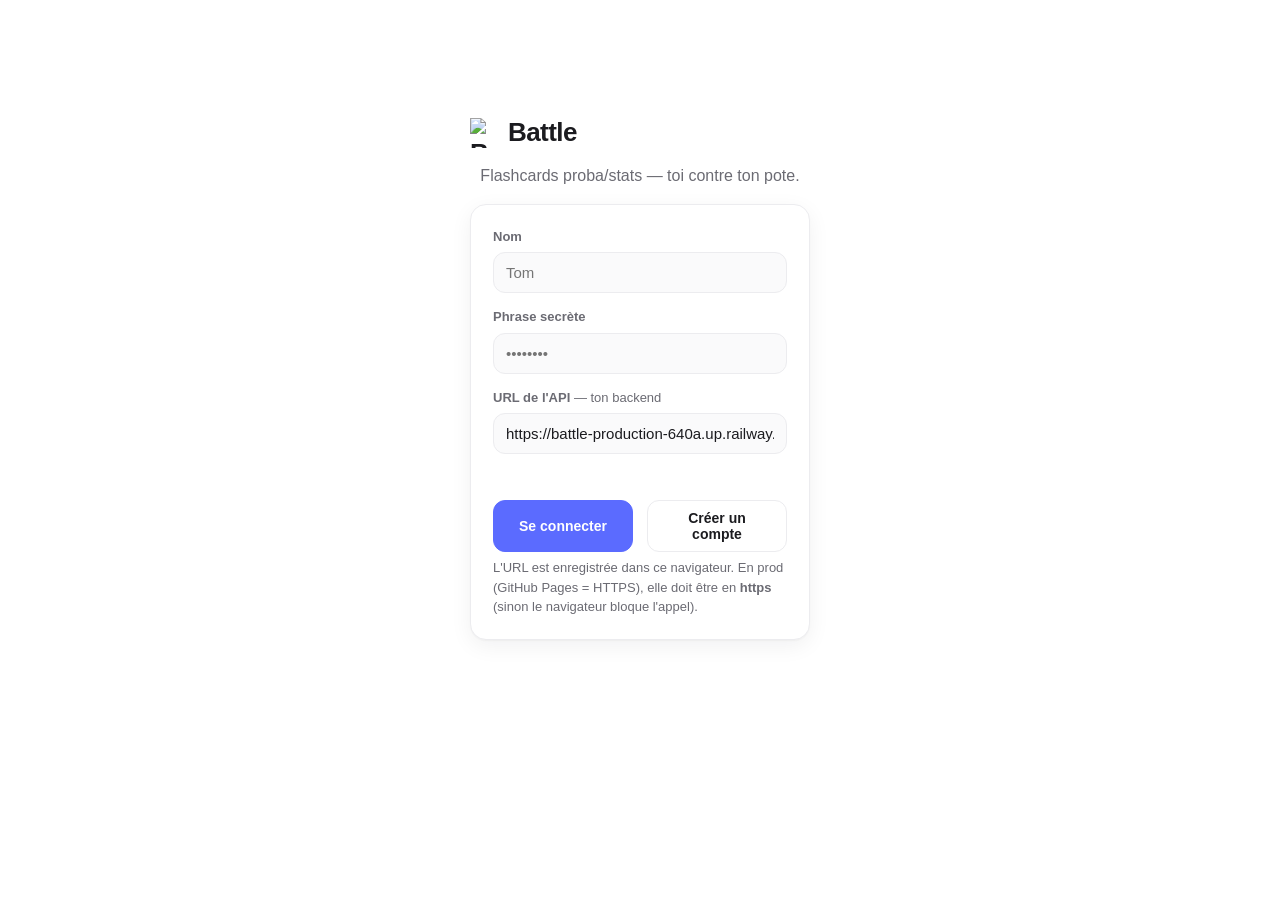
==== battle.html @ 2e5d5024 "Réviser/Duels : retrait du menu « Cours » redondant (= sélecteur de compétition du haut) Le cours es" ====
<!DOCTYPE html>
<html lang="fr">
<head>
<meta charset="utf-8">
<meta name="viewport" content="width=device-width, initial-scale=1">
<title>Battle — Flashcards</title>
<link rel="icon" href="data:image/svg+xml,%3Csvg%20xmlns%3D%27http%3A//www.w3.org/2000/svg%27%20viewBox%3D%270%200%2032%2032%27%20fill%3D%27none%27%20stroke%3D%27%230a66ff%27%20stroke-width%3D%272.6%27%20stroke-linecap%3D%27round%27%20stroke-linejoin%3D%27round%27%3E%3Cpath%20d%3D%27M7%2025%20L28%204%27/%3E%3Cpath%20d%3D%27M7.5%2018.5%20L13.5%2024.5%27/%3E%3Cpath%20d%3D%27M5%2023%20L9%2027%27/%3E%3Cpath%20d%3D%27M25%2025%20L4%204%27/%3E%3Cpath%20d%3D%27M18.5%2024.5%20L24.5%2018.5%27/%3E%3Cpath%20d%3D%27M23%2027%20L27%2023%27/%3E%3C/svg%3E">

<!-- Fond + style de cartes appliqués AVANT le rendu (anti-flash) ; défauts = Blanc + cartes blanches -->
<script>(function(){var e=document.documentElement;try{var bg=localStorage.getItem('battle_bg');if(['white','dark','purple','crystal','green'].indexOf(bg)<0)bg='white';var cd=localStorage.getItem('battle_cards')==='themed'?'themed':'white';e.setAttribute('data-bg',bg);e.setAttribute('data-cards',cd);}catch(err){e.setAttribute('data-bg','white');e.setAttribute('data-cards','white');}})();</script>

<!-- KaTeX (même rendu que le reste du site) -->
<link rel="stylesheet" href="https://cdnjs.cloudflare.com/ajax/libs/KaTeX/0.16.9/katex.min.css">
<script defer src="https://cdnjs.cloudflare.com/ajax/libs/KaTeX/0.16.9/katex.min.js"></script>
<script defer src="https://cdnjs.cloudflare.com/ajax/libs/KaTeX/0.16.9/contrib/auto-render.min.js"></script>

<style>
:root{
  /* constantes */
  --accent:#5b6bff; --link:#6b3fa0;
  --good:#1a8f5a; --good-soft:#e4f5ec;
  --bad:#d23b3b;  --bad-soft:#fbe9e9;
  --warn:#c9851f; --warn-soft:#fdf2e0;
  --accent-soft-page:rgba(91,107,255,.16);
  --radius:16px;
  /* PAGE (défaut = Blanc) */
  --page-text:#1b1b1f; --page-muted:#6b6b73; --veil:transparent;
  --chip-bg2:#fafafb; --chip-line:#ececef;
  --modal-bg:#ffffff; --modal-text:#1b1b1f; --modal-line:#ececef;
  /* CARTES (défaut = blanches opaques) */
  --panel:#ffffff; --panel-blur:0px;
  --ink:#1b1b1f; --muted:#6b6b73; --line:#ececef;
  --chip-bg:#fafafb; --btn-bg:#ffffff;
  --accent-soft:#e8f0ff; --track:#eef0f3; --track2:#c9ccd4;
  --shadow:0 1px 2px rgba(20,20,30,.04), 0 6px 22px rgba(20,20,30,.06);
}
/* ===== FOND (data-bg) : texte de page + voile + chips header + modale ===== */
html[data-bg="dark"]   { --page-text:#eef1f8; --page-muted:#aab2cc; --veil:rgba(8,8,18,.80);
                         --chip-bg2:rgba(255,255,255,.08); --chip-line:rgba(255,255,255,.16);
                         --modal-bg:#181a2b; --modal-text:#eaecf5; --modal-line:rgba(255,255,255,.12); }
html[data-bg="purple"] { --page-text:#1c1638; --page-muted:#4a4368; --veil:rgba(250,248,255,.42);
                         --chip-bg2:rgba(255,255,255,.55); --chip-line:rgba(20,20,40,.14); }
html[data-bg="crystal"]{ --page-text:#0f2330; --page-muted:#39556a; --veil:rgba(248,252,255,.48);
                         --chip-bg2:rgba(255,255,255,.58); --chip-line:rgba(20,40,60,.14); }
html[data-bg="green"]  { --page-text:#102a1c; --page-muted:#37563f; --veil:rgba(248,255,250,.44);
                         --chip-bg2:rgba(255,255,255,.55); --chip-line:rgba(20,40,30,.14); }
/* image de fond */
html[data-bg="dark"]    body{ background:#0a0a14 url('battle-assets/bg/bg-dark.jpg')    center/cover fixed no-repeat; }
html[data-bg="purple"]  body{ background:#d9c8ef url('battle-assets/bg/bg-purple.jpg')  center/cover fixed no-repeat; }
html[data-bg="crystal"] body{ background:#dfeaf2 url('battle-assets/bg/bg-crystal.jpg') center/cover fixed no-repeat; }
html[data-bg="green"]   body{ background:#cfe9d6 url('battle-assets/bg/bg-green.jpg')   center/cover fixed no-repeat; }
html:not([data-bg="white"]) body::before{
  content:"";position:fixed;inset:0;z-index:-1;pointer-events:none;background:var(--veil);
}
/* ===== CARTES (data-cards × data-bg) ===== */
html[data-cards="themed"][data-bg="dark"]{
  --panel:rgba(18,20,38,.72); --panel-blur:6px;
  --ink:#eaecf5; --muted:#a6acc4; --line:rgba(255,255,255,.10);
  --chip-bg:rgba(255,255,255,.07); --btn-bg:rgba(255,255,255,.09);
  --accent-soft:rgba(91,107,255,.22); --track:rgba(255,255,255,.14); --track2:rgba(255,255,255,.30);
  --shadow:0 1px 2px rgba(0,0,0,.35), 0 10px 34px rgba(0,0,0,.42);
}
html[data-cards="themed"][data-bg="purple"],
html[data-cards="themed"][data-bg="crystal"],
html[data-cards="themed"][data-bg="green"]{
  --panel:rgba(255,255,255,.62); --panel-blur:6px;
  --ink:#1b1b22; --muted:#586070; --line:rgba(20,20,45,.12);
  --chip-bg:rgba(255,255,255,.62); --btn-bg:rgba(255,255,255,.74);
  --accent-soft:rgba(91,107,255,.14); --track:rgba(20,20,45,.10); --track2:rgba(20,20,45,.24);
  --shadow:0 1px 2px rgba(20,20,40,.06), 0 8px 26px rgba(20,20,40,.12);
}
*{box-sizing:border-box}
html,body{margin:0;padding:0}
body{
  font-family:-apple-system,BlinkMacSystemFont,"Segoe UI",Roboto,Helvetica,Arial,sans-serif;
  color:var(--page-text); background:#ffffff;
  line-height:1.5; -webkit-font-smoothing:antialiased;
}
a{color:var(--link);text-decoration:none}
a:hover{text-decoration:underline}
button{font-family:inherit;cursor:pointer}
.wrap{max-width:920px;margin:0 auto;padding:24px 20px 80px}
.muted{color:var(--muted)}
.small{font-size:13px}
.hidden{display:none !important}

/* ---------- Header ---------- */
header.bar{
  display:flex;align-items:center;gap:14px;flex-wrap:wrap;
  padding-bottom:18px;border-bottom:1px solid var(--chip-line);margin-bottom:22px;
}
header.bar h1{font-size:22px;margin:0;letter-spacing:-.02em}
.spacer{flex:1}
.chip{
  display:inline-flex;align-items:center;gap:6px;
  background:var(--chip-bg2);backdrop-filter:blur(7px);-webkit-backdrop-filter:blur(7px);
  border:1px solid var(--chip-line);color:var(--page-text);
  border-radius:999px;padding:6px 12px;font-size:14px;font-weight:600;
}
.chip .lab{color:var(--muted);font-weight:500}
.btn{
  border:1px solid var(--line);background:var(--btn-bg);border-radius:12px;
  padding:9px 14px;font-size:14px;font-weight:600;color:var(--ink);
  transition:.12s ease;
}
.btn:hover{border-color:var(--accent);background:var(--chip-bg)}
.btn.primary{background:var(--accent);border-color:var(--accent);color:#fff}
.btn.primary:hover{filter:brightness(1.08)}
.btn.ghost{background:transparent;border-color:transparent;color:var(--muted)}
.btn.ghost:hover{background:var(--chip-bg);color:var(--ink)}
header.bar .btn.ghost{color:var(--page-muted)}
header.bar .btn.ghost:hover{background:var(--chip-bg2);color:var(--page-text)}
.btn:disabled{opacity:.45;cursor:not-allowed}
.btn.sm{padding:6px 10px;font-size:13px;border-radius:10px}

/* ---------- Tabs ---------- */
.course-switch{display:inline-flex;gap:4px;padding:4px;margin:0 0 14px;border-radius:13px;
  background:var(--chip-bg2);border:1px solid var(--line)}
.course-switch button{border:none;background:transparent;border-radius:9px;cursor:pointer;
  padding:8px 18px;font-size:14.5px;font-weight:700;color:var(--page-muted);display:inline-flex;align-items:center;gap:7px}
.course-switch button:hover{color:var(--page-text)}
.course-switch button.active{background:var(--accent);color:#fff;box-shadow:0 1px 6px rgba(0,0,0,.18)}
.course-switch .cs-xp{font-size:12px;font-weight:600;opacity:.85}
nav.tabs{display:flex;gap:4px;flex-wrap:wrap;margin-bottom:22px}
nav.tabs button{
  border:none;background:transparent;border-radius:10px;
  padding:8px 14px;font-size:14.5px;font-weight:600;color:var(--page-muted);
}
nav.tabs button:hover{background:var(--chip-bg2);color:var(--page-text)}
nav.tabs button.active{background:var(--accent-soft-page);color:var(--accent)}
.badge{
  display:inline-block;min-width:18px;height:18px;line-height:18px;text-align:center;
  background:var(--bad);color:#fff;border-radius:999px;font-size:11px;font-weight:700;
  padding:0 5px;margin-left:6px;vertical-align:middle;
}

/* ---------- Cards / panels ---------- */
.card{
  background:var(--panel);backdrop-filter:blur(var(--panel-blur));-webkit-backdrop-filter:blur(var(--panel-blur));border:1px solid var(--line);border-radius:var(--radius);
  box-shadow:var(--shadow);padding:22px;margin-bottom:18px;color:var(--ink);
}
.card h2{margin:0 0 4px;font-size:17px;letter-spacing:-.01em}
.card h2 + .sub{margin:0 0 16px;color:var(--muted);font-size:13.5px}
.row{display:flex;gap:14px;flex-wrap:wrap}
.grow{flex:1;min-width:0}

/* math content */
.tex{white-space:pre-wrap;word-wrap:break-word}
.tex.lg{font-size:17px}

/* ---------- Versus (dashboard) ---------- */
/* grille de joueurs (tous inclus) : s'adapte au nombre de joueurs */
.versus{display:grid;grid-template-columns:repeat(auto-fit,minmax(208px,1fr));gap:12px;margin-top:4px}
.player{position:relative;padding:16px;border-radius:14px;background:var(--panel);border:1px solid var(--line)}
.player.me{background:var(--accent-soft);border-color:#d4e3ff}
.player.top1{border-color:#e3b341;box-shadow:0 0 0 1px #e3b34155 inset}
.player .name{font-weight:700;font-size:15px;margin-bottom:6px;display:flex;align-items:center;gap:6px;padding-right:34px}
.player .xp{font-size:30px;font-weight:800;letter-spacing:-.03em;line-height:1}
.player .meta{margin-top:6px;color:var(--muted);font-size:13px}
.player-pos{position:absolute;top:13px;right:14px;font-weight:800;font-size:13px;color:var(--muted)}
.player.top1 .player-pos{color:#d8a200}
.player-pos.medal{font-size:16px}
.versus-empty{padding:16px;border-radius:14px;border:1px dashed var(--line);color:var(--muted);
  display:flex;align-items:center;justify-content:center;text-align:center;font-size:13.5px}
.token-hint{margin-top:14px;font-size:13.5px;color:var(--muted)}

/* feed */
.feed{list-style:none;margin:0;padding:0}
.feed li{padding:10px 0;border-bottom:1px solid var(--line);font-size:14px;display:flex;justify-content:space-between;gap:12px}
.feed li:last-child{border-bottom:none}
.feed time{color:var(--muted);font-size:12px;white-space:nowrap}

/* selectors */
label.fld{display:block;font-size:13px;font-weight:600;color:var(--muted);margin:0 0 6px}
select,input[type=text],input[type=password],textarea{
  width:100%;font-family:inherit;font-size:15px;color:var(--ink);
  border:1px solid var(--line);border-radius:12px;padding:11px 12px;background:var(--chip-bg);
}
textarea{min-height:150px;resize:vertical;line-height:1.55}
select:focus,input:focus,textarea:focus{outline:none;border-color:var(--accent);box-shadow:0 0 0 3px var(--accent-soft)}
.checks{display:flex;flex-wrap:wrap;gap:8px}
.checks label{
  display:inline-flex;align-items:center;gap:7px;border:1px solid var(--line);
  border-radius:10px;padding:7px 11px;font-size:13.5px;cursor:pointer;background:var(--chip-bg);
}
/* couleur de progression du chip (où j'en suis dans ce chapitre/série) */
.checks label.pg-started{background:rgba(229,72,77,.14);border-color:rgba(229,72,77,.5)}
.checks label.pg-progress{background:rgba(245,158,11,.17);border-color:rgba(245,158,11,.55)}
.checks label.pg-done{background:rgba(22,163,74,.18);border-color:rgba(22,163,74,.6)}
/* sélection = anneau accent (laisse voir la couleur de progression : fond ET bordure) */
.checks label:has(input:checked){box-shadow:inset 0 0 0 2px var(--accent);font-weight:600}
.checks input{accent-color:var(--accent)}
/* légende des couleurs de progression */
.cat-legend{display:flex;flex-wrap:wrap;gap:13px;margin:0 0 12px;font-size:12px;color:var(--muted)}
.cat-legend span{display:inline-flex;align-items:center;gap:5px}
.cat-legend i{width:11px;height:11px;border-radius:3px;display:inline-block;border:1px solid var(--line)}
.cat-legend .lg-none{background:var(--chip-bg)}
.cat-legend .lg-started{background:rgba(229,72,77,.6);border-color:rgba(229,72,77,.7)}
.cat-legend .lg-progress{background:rgba(245,158,11,.62);border-color:rgba(245,158,11,.72)}
.cat-legend .lg-done{background:rgba(22,163,74,.7);border-color:rgba(22,163,74,.8)}
/* groupes de catégories (Réviser) : Chapitres / Séries triés */
.cat-groups{display:flex;flex-direction:column;gap:6px}
.cat-group-head{display:flex;justify-content:space-between;align-items:baseline;gap:10px;margin:10px 0 1px;
  font-size:12px;font-weight:700;letter-spacing:.04em;text-transform:uppercase;color:var(--muted)}
.cat-group-head:first-child{margin-top:0}
.cat-links{font-weight:600;text-transform:none;letter-spacing:0;font-size:12.5px}
.cat-links a{color:var(--accent)}
/* Reprendre une session + option "pas encore sûres" */
.rv-resume{display:flex;flex-direction:column;gap:8px;margin:4px 0 16px}
.rv-resume-row{display:flex;align-items:center;gap:10px;justify-content:space-between;
  border:1px solid var(--accent);background:var(--accent-soft);border-radius:12px;padding:10px 12px}
.rv-resume-row .rr-info{font-size:13.5px;line-height:1.35}
.rv-resume-row .rr-info b{color:var(--accent)}
.rv-resume-row .rr-sub{color:var(--muted);font-size:12px}
.rv-resume-row .rr-actions{display:flex;gap:6px;flex-shrink:0;align-items:center}
.rv-resume-row.orange{border-color:#f5a524;background:rgba(245,165,36,.14)}
.rv-resume-row.orange .rr-info b{color:#b26a00}
.rv-resume-row.orange .btn.primary{background:#f3920c;border-color:#f3920c}
.rv-resume-row.orange .rr-count{font-weight:800;color:#b26a00}
.rv-resume-row.teal{border-color:#14b8a6;background:rgba(20,184,166,.14)}
.rv-resume-row.teal .rr-info b{color:#0f766e}
.rv-resume-row.teal .btn.primary{background:#0d9488;border-color:#0d9488}
.rv-resume-row.teal .rr-count{font-weight:800;color:#0f766e}
.rv-resume-row.loop{border-color:#8b5cf6;background:rgba(139,92,246,.14)}
.rv-resume-row.loop .rr-info b{color:#6d28d9}
.rv-resume-row.loop .btn.primary{background:#7c3aed;border-color:#7c3aed}
.rv-resume-row.loop .rr-count{font-weight:800;color:#6d28d9}
.rv-resume-drop{border:none;background:transparent;color:var(--muted);cursor:pointer;font-size:16px;line-height:1;padding:4px}
.rv-resume-drop:hover{color:#e5484d}
.rv-check{display:flex;align-items:flex-start;gap:9px;font-size:13.5px;cursor:pointer;line-height:1.4}
.rv-check input{margin-top:2px;accent-color:var(--accent)}

/* review card */
.flash{min-height:120px}
.kindtag{display:inline-block;font-size:11.5px;font-weight:700;text-transform:uppercase;letter-spacing:.04em;
  color:var(--muted);background:var(--panel);border:1px solid var(--line);border-radius:999px;padding:3px 9px}
.answer-reveal{margin-top:16px;padding-top:16px;border-top:1px dashed var(--line)}
.conf-row{display:flex;gap:8px;flex-wrap:wrap;margin-top:18px}
.conf{flex:1;min-width:120px;border-radius:12px;border:1px solid var(--line);background:var(--chip-bg);padding:12px 10px;text-align:center;font-weight:700;transition:.12s}
.conf .k{display:block;font-size:11px;color:var(--muted);font-weight:600;margin-bottom:2px}
.conf.unknown:hover{border-color:var(--line);background:var(--chip-bg)}
.conf.c60{color:var(--warn)} .conf.c60:hover{background:var(--warn-soft);border-color:#f0d9a8}
.conf.c80{color:var(--accent)} .conf.c80:hover{background:var(--accent-soft);border-color:#cfe0ff}
.conf.c95{color:var(--good)} .conf.c95:hover{background:var(--good-soft);border-color:#bfe6cf}
.progress{height:6px;border-radius:999px;background:var(--track);overflow:hidden;margin-bottom:16px}
.progress > div{height:100%;background:var(--accent);transition:width .25s}

/* audits */
.aud{border:1px solid var(--line);border-radius:14px;padding:16px;margin-bottom:12px}
.aud .head{display:flex;align-items:center;gap:10px;margin-bottom:10px;flex-wrap:wrap}
.src{font-size:11.5px;font-weight:700;border-radius:999px;padding:3px 9px;text-transform:uppercase;letter-spacing:.03em}
.src.audit{background:var(--accent-soft);color:var(--accent)}
.src.challenge{background:var(--bad-soft);color:var(--bad)}
.src.duel{background:var(--warn-soft);color:var(--warn)}
.result{margin-top:14px;padding:14px;border-radius:12px;border:1px solid var(--line);background:var(--panel)}
.result.pass{background:var(--good-soft);border-color:#bfe6cf}
.result.fail{background:var(--bad-soft);border-color:#f3c9c9}
.score-ring{font-size:26px;font-weight:800;letter-spacing:-.02em}
.hits{list-style:none;margin:10px 0 0;padding:0}
.hits li{font-size:13.5px;padding:3px 0;display:flex;gap:8px;align-items:flex-start}
.hits .ok{color:var(--good);font-weight:800}
.hits .no{color:var(--muted)}

/* tables */
table{width:100%;border-collapse:collapse;font-size:14px}
th,td{text-align:left;padding:9px 8px;border-bottom:1px solid var(--line)}
th{color:var(--muted);font-weight:600;font-size:12.5px;text-transform:uppercase;letter-spacing:.03em}
td.num{text-align:right;font-variant-numeric:tabular-nums}
.gap-over{color:var(--bad);font-weight:700}
.gap-under{color:var(--accent);font-weight:700}
.gap-ok{color:var(--good);font-weight:700}

/* toast */
#toasts{position:fixed;left:50%;bottom:26px;transform:translateX(-50%);z-index:50;display:flex;flex-direction:column;gap:8px;align-items:center}
.toast{background:#1b1b1f;color:#fff;padding:11px 16px;border-radius:12px;font-size:14px;font-weight:600;
  box-shadow:0 8px 30px rgba(0,0,0,.2);animation:pop .2s ease}
.toast.good{background:#0f7a4a}
.toast.alert{background:#b23030}
@keyframes pop{from{opacity:0;transform:translateY(8px)}to{opacity:1;transform:none}}

/* login */
.login{max-width:380px;margin:8vh auto 0}
.login h1{font-size:26px;text-align:center;letter-spacing:-.02em}
.login p.sub{text-align:center;color:var(--muted);margin-top:-6px}
.login .card > * + *{margin-top:14px}
.err{color:var(--bad);font-size:13.5px;min-height:18px}
.empty{color:var(--muted);font-size:14px;padding:6px 0}
@media(max-width:560px){
  .versus{grid-template-columns:1fr;gap:8px}
  .vs{justify-self:center}
}

/* ---------- Logo / marque ---------- */
.brand{display:inline-flex;align-items:center;gap:8px}
.brand-logo{flex:none;width:1.15em;height:1.15em}
#profil-chip{cursor:pointer}
#profil-chip .gear{opacity:.65;margin-left:1px}
#profil-chip:hover .gear{opacity:1}

/* ---------- Modale Réglages ---------- */
.modal-overlay{position:fixed;inset:0;z-index:100;display:flex;align-items:center;justify-content:center;
  background:rgba(8,8,18,.5);backdrop-filter:blur(3px);padding:20px}
.modal{background:var(--modal-bg);color:var(--modal-text);border:1px solid var(--modal-line);border-radius:18px;
  width:min(440px,100%);max-height:90vh;overflow:auto;box-shadow:0 24px 70px rgba(0,0,0,.45);padding:20px 22px}
.modal-head{display:flex;justify-content:space-between;align-items:center;margin-bottom:6px}
.modal-head h2{margin:0;font-size:18px}
.modal-sec{margin-top:18px}
.modal-label{font-size:12px;font-weight:700;letter-spacing:.04em;text-transform:uppercase;opacity:.6;margin-bottom:9px}
.bg-grid{display:grid;grid-template-columns:repeat(5,1fr);gap:8px}
.bg-thumb{cursor:pointer;border-radius:10px;overflow:hidden;border:2px solid transparent;aspect-ratio:1;
  position:relative;background:#fff center/cover no-repeat;box-shadow:inset 0 0 0 1px var(--modal-line)}
.bg-thumb.sel{border-color:var(--accent);box-shadow:0 0 0 2px var(--accent)}
.bg-thumb span{position:absolute;left:0;right:0;bottom:0;font-size:9px;font-weight:600;text-align:center;
  background:rgba(0,0,0,.5);color:#fff;padding:1px 0;line-height:1.3}
.seg{display:flex;border:1px solid var(--modal-line);border-radius:11px;overflow:hidden}
.seg button{flex:1;border:none;background:transparent;color:var(--modal-text);padding:10px;font-size:13.5px;
  font-weight:600;cursor:pointer;transition:.12s}
.seg button.sel{background:var(--accent);color:#fff}
.seg .seg-tag{font-size:11px;font-weight:700;margin-left:6px;padding:1px 6px;border-radius:6px;
  background:rgba(255,255,255,.22)}

/* ---------- Progression ---------- */
.prog-legend{display:flex;flex-wrap:wrap;gap:12px;margin:2px 0 16px;font-size:12.5px;color:var(--muted)}
.prog-legend span{display:inline-flex;align-items:center;gap:5px}
.prog-legend i{width:13px;height:13px;border-radius:4px;display:inline-block}
.prog-course-title{font-weight:700;font-size:14px;margin:14px 0 8px}
/* récap global d'un cours : % de matière connue */
.prog-summary{margin:0 0 14px;padding:13px 15px;border-radius:13px;background:var(--accent-soft);border:1px solid var(--line)}
.prog-summary+.prog-summary, .prog-cat+.prog-summary{margin-top:18px}
.prog-summary-top{display:flex;justify-content:space-between;align-items:baseline;gap:12px;flex-wrap:wrap}
.prog-summary-name{font-weight:800;font-size:16px}
.prog-summary-pct{font-size:14px;color:var(--muted)}
.prog-summary-pct b{font-size:24px;color:var(--accent);font-weight:800}
.prog-bar.big{width:auto;height:13px;margin:11px 0 7px}
.prog-summary-sub{font-size:12.5px;color:var(--muted)}
.prog-summary-sub b{color:var(--ink)}
.prog-cat{border:1px solid var(--line);border-radius:12px;margin-bottom:9px;overflow:hidden;background:var(--chip-bg)}
.prog-cat-head{display:flex;align-items:center;gap:12px;padding:11px 14px;cursor:pointer;user-select:none}
.prog-cat-head:hover{background:var(--accent-soft)}
.prog-caret{transition:transform .15s;color:var(--muted);font-size:12px}
.prog-cat.open .prog-caret{transform:rotate(90deg)}
.prog-cat-name{font-weight:600}
.prog-bar{display:flex;height:8px;width:120px;border-radius:999px;overflow:hidden;background:var(--track);flex:none}
.prog-bar>i{display:block;height:100%}
.prog-count{margin-left:auto;font-size:13px;font-variant-numeric:tabular-nums;color:var(--muted);white-space:nowrap}
.prog-count b{color:var(--ink)}
/* liste détaillée : un titre de carte par ligne, coloré par niveau, cliquable -> réviser cette carte */
.prog-cardlist{display:none;flex-direction:column;gap:1px;padding:2px 8px 12px}
.prog-cat.open .prog-cardlist{display:flex}
.prog-card-row{display:flex;align-items:center;gap:11px;padding:8px 10px;border-radius:9px;cursor:pointer}
.prog-card-row:hover{background:var(--accent-soft)}
.prog-dot{width:12px;height:12px;border-radius:3px;flex-shrink:0;border:1px solid rgba(128,128,144,.30)}
.prog-card-title{font-size:14px;flex:1;min-width:0;overflow:hidden;text-overflow:ellipsis;white-space:nowrap}
.prog-card-kind{font-size:10.5px;color:var(--muted);flex-shrink:0;text-transform:uppercase;letter-spacing:.04em}
.prog-card-row:hover .prog-card-kind::after{content:" ▸ réviser"}
/* VUE D'ENSEMBLE : tout visible, chapitre par chapitre (sans repli) */
.prog-viewseg{display:inline-flex;margin:0 0 16px;width:auto}
.prog-ov-cat{margin:0 0 18px}
.prog-ov-head{display:flex;align-items:center;gap:12px;padding:10px 12px;font-weight:700;font-size:15px;
  background:var(--accent-soft);border-radius:10px;margin-bottom:3px}
.prog-cardlist.static{display:flex}
.prog-card-row.just-reviewed{animation:flashrow 1.6s ease}
@keyframes flashrow{0%,30%{background:var(--accent-soft)}100%{background:transparent}}
#update-banner{position:fixed;top:0;left:0;right:0;z-index:200;background:var(--accent);color:#fff;
  text-align:center;padding:11px;font-weight:700;cursor:pointer;font-size:14px;box-shadow:0 2px 10px rgba(0,0,0,.25)}
/* échelle rouge -> vert (niveaux), gris = jamais vue */
.lv--1{background:var(--track2)}
.lv0{background:#e5484d}
.lv1{background:#f5a524}
.lv2{background:#d6c020}
.lv3{background:#38b000}
.lv4{background:#1a8f5a}

/* ---------- Rangs ---------- */
#hp-rank img{margin-right:5px}
.rk-row{display:flex;align-items:center;gap:8px;margin:8px 0 2px}
.rk-name{font-weight:700;font-size:14.5px}
.rk-bar{height:7px;border-radius:999px;background:var(--track);overflow:hidden;margin-top:10px}
.rk-bar>div{height:100%;background:var(--accent);border-radius:999px;transition:width .3s}
.rk-next{margin-top:6px}
/* classement */
.lb-list{list-style:none;margin:0;padding:0}
.lb-list li{display:flex;align-items:center;gap:10px;padding:8px 0;border-bottom:1px solid var(--line);font-size:14px}
.lb-list li:last-child{border-bottom:none}
.lb-rank{width:18px;color:var(--muted);font-weight:700;text-align:center}
.lb-name{font-weight:600}
.lb-name.me{color:var(--accent)}
.lb-tier{font-weight:600;font-size:13px}
.lb-xp{margin-left:auto;color:var(--muted);font-variant-numeric:tabular-nums}
/* grille des paliers */
.ranks-grid{display:grid;grid-template-columns:repeat(4,1fr);gap:14px}
.rank-cell{position:relative;display:flex;flex-direction:column;align-items:center;gap:5px;
  border:1px solid var(--line);border-radius:14px;padding:16px 8px 12px;background:var(--panel);text-align:center}
.rank-cell.current{border-color:var(--accent);box-shadow:0 0 0 3px var(--accent-soft)}
.rank-cell-name{font-weight:700;font-size:14px}
.rank-cell-tag{position:absolute;top:8px;right:8px;background:var(--accent);color:#fff;
  border-radius:999px;font-size:11px;font-weight:700;padding:1px 8px}
@media(max-width:560px){ .ranks-grid{grid-template-columns:repeat(2,1fr)} }
</style>
</head>
<body>

<!-- ============ LOGIN ============ -->
<div id="login" class="wrap login">
  <h1 class="brand"><img class="brand-logo" src="battle-assets/ui/ic-battle.png" width="26" height="26" style="object-fit:contain" alt="Battle"><span>Battle</span></h1>
  <p class="sub">Flashcards proba/stats — toi contre ton pote.</p>
  <div class="card">
    <div>
      <label class="fld">Nom</label>
      <input type="text" id="lg-name" autocomplete="username" placeholder="Tom">
    </div>
    <div>
      <label class="fld">Phrase secrète</label>
      <input type="password" id="lg-pass" autocomplete="current-password" placeholder="••••••••">
    </div>
    <div>
      <label class="fld">URL de l'API <span class="muted" style="font-weight:400">— ton backend</span></label>
      <input type="text" id="lg-api" placeholder="https://ton-backend.up.railway.app" autocomplete="off" spellcheck="false">
    </div>
    <div class="err" id="lg-err"></div>
    <div class="row">
      <button class="btn primary grow" id="lg-login">Se connecter</button>
      <button class="btn grow" id="lg-signup">Créer un compte</button>
    </div>
    <p class="small muted" style="margin:6px 0 0">
      L'URL est enregistrée dans ce navigateur. En prod (GitHub Pages = HTTPS),
      elle doit être en <b>https</b> (sinon le navigateur bloque l'appel).
    </p>
  </div>
</div>

<!-- ============ APP ============ -->
<div id="app" class="wrap hidden">
  <header class="bar">
    <h1 class="brand"><img class="brand-logo" src="battle-assets/ui/ic-battle.png" width="26" height="26" style="object-fit:contain" alt="Battle"><span>Battle</span></h1>
    <span class="spacer"></span>
    <span class="chip"><img src="battle-assets/ui/ic-xp.png" width="20" height="20" style="object-fit:contain;vertical-align:-4px" alt="XP"> <span id="hp-xp">0</span></span>
    <span class="chip" id="hp-rank"></span>
    <span class="chip"><img src="battle-assets/ui/ic-jeton.png" width="18" height="18" style="object-fit:contain;vertical-align:-4px" alt="jetons"> <span id="hp-tok">0</span></span>
    <span class="chip" id="profil-chip" title="Réglages" role="button" tabindex="0"><img src="battle-assets/ui/ic-profil.png" width="18" height="18" style="object-fit:contain;vertical-align:-4px" alt=""> <span id="hp-name"></span><svg class="gear" width="14" height="14" viewBox="0 0 24 24" fill="none" stroke="currentColor" stroke-width="2" stroke-linecap="round" stroke-linejoin="round" aria-hidden="true"><circle cx="12" cy="12" r="3"/><path d="M19.4 15a1.65 1.65 0 0 0 .33 1.82l.06.06a2 2 0 1 1-2.83 2.83l-.06-.06a1.65 1.65 0 0 0-1.82-.33 1.65 1.65 0 0 0-1 1.51V21a2 2 0 0 1-4 0v-.09A1.65 1.65 0 0 0 9 19.4a1.65 1.65 0 0 0-1.82.33l-.06.06a2 2 0 1 1-2.83-2.83l.06-.06a1.65 1.65 0 0 0 .33-1.82 1.65 1.65 0 0 0-1.51-1H3a2 2 0 0 1 0-4h.09A1.65 1.65 0 0 0 4.6 9a1.65 1.65 0 0 0-.33-1.82l-.06-.06a2 2 0 1 1 2.83-2.83l.06.06a1.65 1.65 0 0 0 1.82.33H9a1.65 1.65 0 0 0 1-1.51V3a2 2 0 0 1 4 0v.09a1.65 1.65 0 0 0 1 1.51 1.65 1.65 0 0 0 1.82-.33l.06-.06a2 2 0 1 1 2.83 2.83l-.06.06a1.65 1.65 0 0 0-.33 1.82V9a1.65 1.65 0 0 0 1.51 1H21a2 2 0 0 1 0 4h-.09a1.65 1.65 0 0 0-1.51 1z"/></svg></span>
    <button class="btn ghost sm" id="logout">Déconnexion</button>
  </header>

  <!-- Sélecteur de compétition : chaque cours a son XP / classement / rangs / jetons -->
  <div class="course-switch" id="course-switch" role="tablist" aria-label="Compétition"></div>

  <nav class="tabs" id="tabs">
    <button data-tab="dash" class="active">Tableau de bord</button>
    <button data-tab="review">Réviser</button>
    <button data-tab="progress">Progression</button>
    <button data-tab="audits">Audits <span class="badge hidden" id="tab-aud-badge">0</span></button>
    <button data-tab="examens">Examens TS</button>
    <button data-tab="challenge">Challenge</button>
    <button data-tab="duels">Duels</button>
    <button data-tab="calib">Calibration</button>
    <button data-tab="ranks">Rangs</button>
  </nav>

  <!-- DASHBOARD -->
  <section data-panel="dash">
    <div class="card">
      <h2 id="dash-title">Classement</h2>
      <p class="sub" id="dash-sub"></p>
      <div class="versus" id="versus"></div>
      <div class="token-hint" id="token-hint"></div>
    </div>
    <div class="card">
      <h2><img src="battle-assets/ui/ic-activite.png" width="20" height="20" style="object-fit:contain;vertical-align:-4px" alt=""> Activité</h2>
      <p class="sub">Le fil de la rivalité.</p>
      <ul class="feed" id="feed"></ul>
    </div>
  </section>

  <!-- PROGRESSION -->
  <section data-panel="progress" class="hidden">
    <div class="card">
      <h2>Progression</h2>
      <p class="sub">Tes cartes par section. Clique une section pour voir chaque carte, colorée de
        <b style="color:#e5484d">rouge</b> (pas connue) à <b style="color:#1a8f5a">vert</b> (connue / validée).</p>
      <div class="prog-legend" id="prog-legend"></div>
      <div id="prog-body"></div>
    </div>
  </section>

  <!-- REVIEW -->
  <section data-panel="review" class="hidden">
    <div class="card" id="review-setup">
      <h2>Réviser en mode Battle</h2>
      <p class="sub">Chaque carte « connue » te donne de l'XP tout de suite. Mais toutes les
        20 cartes, 5 sont tirées au sort en <b>audit écrit</b> : ta confiance = la <b>part du
        barème</b> que tu penses décrocher. Déclare-la honnêtement.</p>
      <div id="rv-resume" class="rv-resume hidden"></div>
      <div id="rv-unsure-banner" class="rv-resume hidden"></div>
      <div id="rv-seen-banner" class="rv-resume hidden"></div>
      <div id="rv-loop-banner" class="rv-resume hidden"></div>
      <div style="margin-top:14px">
        <label class="fld">Chapitres / séries</label>
        <div class="cat-legend">
          <span><i class="lg-none"></i>pas commencé</span>
          <span><i class="lg-started"></i>commencé</span>
          <span><i class="lg-progress"></i>en cours</span>
          <span><i class="lg-done"></i>validé</span>
        </div>
        <div id="rv-cats" class="cat-groups"></div>
      </div>
      <div style="margin-top:16px">
        <label class="fld">Ordre des cartes</label>
        <div class="seg" id="rv-order-seg">
          <button data-shuffle="1" class="sel">🔀 Mélangé <span class="seg-tag">+25% XP</span></button>
          <button data-shuffle="0">↕︎ Dans l'ordre</button>
        </div>
      </div>
      <div style="margin-top:18px">
        <button class="btn primary" id="rv-start">Commencer la session</button>
      </div>
    </div>

    <div class="card hidden" id="review-card">
      <div class="progress"><div id="rv-progress" style="width:0%"></div></div>
      <div class="head" style="display:flex;justify-content:space-between;align-items:center;margin-bottom:12px;gap:10px">
        <button class="btn ghost sm" id="rv-exit">← Accueil</button>
        <div style="display:flex;gap:10px;align-items:center">
          <span class="kindtag" id="rv-cat"></span>
          <span class="small muted" id="rv-count"></span>
        </div>
      </div>
      <div class="tex lg flash" id="rv-front"></div>
      <div class="answer-reveal hidden" id="rv-back-wrap">
        <div class="small muted" style="margin-bottom:6px">Réponse :</div>
        <div class="tex" id="rv-back"></div>
      </div>
      <div style="margin-top:16px">
        <button class="btn" id="rv-flip">Voir la réponse <span class="small muted">(Espace)</span></button>
      </div>
      <div class="conf-row">
        <button class="conf unknown" data-known="0"><span class="k">1</span>Pas connue</button>
        <button class="conf c60" data-known="1" data-q="0.6"><span class="k">2</span>Plutôt sûr · 60%</button>
        <button class="conf c80" data-known="1" data-q="0.8"><span class="k">3</span>Sûr · 80%</button>
        <button class="conf c95" data-known="1" data-q="0.95"><span class="k">4</span>Très sûr · 95%</button>
      </div>
      <p class="small muted" style="margin-top:12px">
        Ta confiance = la part du barème que tu vises. La note d'audit est au <b>quart de point</b>
        près : une mini imprécision ne coûte qu'un mini peu (5.75 ≈ 6), mais annoncer 95% puis
        n'en rédiger que la moitié se paie cher (règle de score propre).
      </p>
    </div>

    <div class="card hidden" id="review-done">
      <h2>Session terminée</h2>
      <p class="sub" id="rv-summary"></p>
      <button class="btn primary" id="rv-again">Nouvelle session</button>
    </div>
  </section>

  <!-- AUDITS -->
  <section data-panel="audits" class="hidden">
    <div class="card">
      <h2>Audits en attente</h2>
      <p class="sub">Prouve ce que tu as déclaré connaître. Corrigé sur 6 selon le barème du cours.</p>
      <div id="aud-list"></div>
    </div>
  </section>

  <!-- EXAMENS TS -->
  <section data-panel="examens" class="hidden">
    <div class="card">
      <h2>Examens <span class="kindtag">Time Series</span></h2>
      <p class="sub">Tu fais l'examen <b>sur papier</b>, ton tuteur le note /20, tu saisis la note ici.
        80 % de l'XP est crédité tout de suite ; le reste après <b>vérification</b> (1 exo tiré au sort,
        2 si la note ≥ 16). Déclarer une note fausse se paie : elle est recalculée après l'audit.</p>
      <div id="ex-list"></div>
    </div>
  </section>

  <!-- CHALLENGE -->
  <section data-panel="challenge" class="hidden">
    <div class="card">
      <h2>Challenger ton pote <img src="battle-assets/ui/ic-jeton.png" width="20" height="20" style="object-fit:contain;vertical-align:-4px" alt=""></h2>
      <p class="sub">Dépense un jeton pour forcer un audit sur une carte qu'il prétend connaître.
        S'il rate : <b>+5 XP</b> pour toi. S'il réussit : <b>+3 XP</b> pour lui (le jeton est perdu).</p>
      <div id="ch-list"></div>
    </div>
  </section>

  <!-- DUELS -->
  <section data-panel="duels" class="hidden">
    <div class="card">
      <h2>Lancer un duel <img src="battle-assets/ui/ic-vs.png" width="20" height="20" style="object-fit:contain;vertical-align:-4px" alt=""></h2>
      <p class="sub">6 cartes tirées au hasard, vous répondez tous les deux, le plus haut total gagne
        (+10 XP, +2 pour l'autre).</p>
      <div class="row">
        <div class="grow">
          <label class="fld">Adversaire</label>
          <select id="dl-opp-select"></select>
        </div>
        <div style="display:flex;align-items:flex-end">
          <button class="btn primary" id="dl-start">Défier</button>
        </div>
      </div>
    </div>
    <div class="card">
      <h2>Tes duels</h2>
      <div id="dl-list"></div>
    </div>
  </section>

  <!-- CALIBRATION -->
  <section data-panel="calib" class="hidden">
    <div class="card">
      <h2>Calibration</h2>
      <p class="sub">La part du barème que tu visais vs celle réellement obtenue en audit, par chapitre.
        <span class="gap-over">Écart &gt; 0 = surconfiant</span>,
        <span class="gap-under">&lt; 0 = sous-confiant</span>. (Non compétitif — juste pour viser juste.)</p>
      <div id="calib-body"></div>
    </div>
  </section>

  <!-- RANGS -->
  <section data-panel="ranks" class="hidden">
    <div class="card">
      <h2>Rangs</h2>
      <p class="sub">Grimpe les paliers en grindant honnêtement. Ton rang suit ton XP.</p>
      <div id="ranks-grid" class="ranks-grid"></div>
    </div>
  </section>
</div>

<!-- ============ MODALE RÉGLAGES ============ -->
<div id="settings-overlay" class="modal-overlay hidden">
  <div class="modal" role="dialog" aria-label="Réglages">
    <div class="modal-head">
      <h2>Réglages</h2>
      <button class="btn ghost sm" id="settings-close" aria-label="Fermer">✕</button>
    </div>
    <div class="modal-sec">
      <div class="modal-label">Fond d'écran</div>
      <div class="bg-grid" id="bg-grid"></div>
    </div>
    <div class="modal-sec">
      <div class="modal-label">Apparence des cartes</div>
      <div class="seg" id="cards-seg">
        <button data-cards="white">Cartes blanches</button>
        <button data-cards="themed">Cartes selon le thème</button>
      </div>
    </div>
    <div class="modal-sec">
      <div class="modal-label">Langue des cartes <span class="muted" style="font-weight:500">(Martingales)</span></div>
      <div class="seg" id="lang-seg">
        <button data-lang="en">English</button>
        <button data-lang="fr">Français</button>
      </div>
    </div>
  </div>
</div>

<div id="toasts"></div>

<script>
/* =================================================================
   CONFIG  — l'URL de l'API est réglable À L'EXÉCUTION (pas en dur).
   Lue depuis localStorage("battle_api_url"), modifiable via le champ
   "URL de l'API" sur l'écran de connexion. Fallback : localhost:8000.
   ⚠️  GitHub Pages est servi en HTTPS : en prod, l'URL DOIT être en
       https:// sinon le navigateur bloque (mixed content).
   ================================================================= */
// Defaut = backend Railway (URL publique, sans token) -> le site publie marche sans reglage,
// pour toi ET ton pote. Le champ "URL de l'API" reste prioritaire (dev local : http://localhost:8000).
const APP_VERSION = 4;   // bumpé à chaque déploiement frontend (doit = version.json) -> bandeau de MAJ
const DEFAULT_API = "https://battle-production-640a.up.railway.app";
let API_BASE = (localStorage.getItem("battle_api_url") || "").trim().replace(/\/+$/, "") || DEFAULT_API;
function setApiBase(v){
  API_BASE = (v || "").trim().replace(/\/+$/, "") || DEFAULT_API;  // sans slash final
  localStorage.setItem("battle_api_url", API_BASE);
  return API_BASE;
}

const CONF = { "0.6":{cls:"c60",label:"60%"}, "0.8":{cls:"c80",label:"80%"}, "0.95":{cls:"c95",label:"95%"} };

/* =================================================================
   RANGS — paliers calés sur l'XP (badges dans battle-assets/ranks/)
   ================================================================= */
const RANKS=[
 {key:"bronze",      name:"Bronze",       min:0,    text:"#b97a44"},
 {key:"silver",      name:"Silver",       min:100,  text:"#8b95a1"},
 {key:"gold",        name:"Gold",         min:300,  text:"#c79318"},
 {key:"platinum",    name:"Platinum",     min:600,  text:"#2f9b8e"},
 {key:"diamond",     name:"Diamond",      min:1000, text:"#3d7fd6"},
 {key:"master",      name:"Master",       min:1500, text:"#8a5fe0"},
 {key:"grandmaster", name:"Grandmaster",  min:2200, text:"#cf4a3c"},
 {key:"legend",      name:"Legend",       min:3000, text:"#c79318"}
];
function rankOf(xp){
 let i=0; for(let k=0;k<RANKS.length;k++) if(xp>=RANKS[k].min) i=k;
 const r=RANKS[i], next=RANKS[i+1]||null;
 return {...r, index:i, next, toNext: next?Math.max(0,next.min-xp):0,
         progress: next?Math.min(1,(xp-r.min)/(next.min-r.min)):1};
}
function rankImg(r,size){ size=size||56;
 return '<img src="battle-assets/ranks/rank-'+r.key+'.png" width="'+size+'" height="'+size+
        '" alt="'+r.name+'" style="object-fit:contain;vertical-align:middle">';
}
function maybeRankUp(oldXp, newXp){
 if(typeof oldXp!=="number" || typeof newXp!=="number") return;
 const b=rankOf(newXp);
 if(b.index>rankOf(oldXp).index) toast("⬆️ Nouveau rang : "+b.name+" !", "good");
}

/* ---------- Icônes UI (mes images) ---------- */
function icon(name,size){ size=size||20;
 return '<img src="battle-assets/ui/ic-'+name+'.png" width="'+size+'" height="'+size+
        '" style="object-fit:contain;vertical-align:-3px" alt="">'; }
/* table émoji -> icône, pour les textes générés côté backend (feed) et les toasts */
const EMOJI_ICON = [["⚔️","battle"],["🪙","jeton"],["🎯","recompense"],["🎁","recompense"],
 ["📝","validation"],["✅","validation"],["👋","activite"],["🎲","recompense"],
 ["🏆","recompense"],["🤺","vs"]];
function iconifyText(s){ let h=escapeHtml(s==null?"":String(s));
 for(const [emo,name] of EMOJI_ICON){ if(h.indexOf(emo)>=0) h=h.split(emo).join(icon(name,16)); }
 return h; }

const $  = (s,r=document)=>r.querySelector(s);
const $$ = (s,r=document)=>[...r.querySelectorAll(s)];

let creds = JSON.parse(localStorage.getItem("battle_creds") || "null");
const state = { me:null, opponent:null, deck:[], idx:0, session:{seen:0,xp0:0}, displayedXP:0,
                course: localStorage.getItem("battle_course") || "Martingales" };
function cq(){ return "?course="+encodeURIComponent(state.course); }   // compétition courante

/* ---------- API helper ---------- */
async function api(path, {method="GET", body=null}={}){
  const headers = {"Content-Type":"application/json"};
  if(creds){ headers["X-User"]=creds.user; headers["X-Pass"]=creds.pass; }
  const res = await fetch(API_BASE+path, {method, headers, body: body?JSON.stringify(body):null});
  if(!res.ok){
    let msg = "Erreur "+res.status;
    try{ const j=await res.json(); if(j.detail) msg=j.detail; }catch(e){}
    throw new Error(msg);
  }
  return res.status===204 ? null : res.json();
}

/* ---------- KaTeX (+ markdown léger : **gras**) ---------- */
function tex(el, raw){
  raw = raw || "";
  // 1) échappe le HTML (KaTeX relit le textContent décodé : $a<b$ reste correct)
  let s = raw.replace(/&/g, "&amp;").replace(/</g, "&lt;").replace(/>/g, "&gt;");
  // 2) **gras** -> <strong> (hors maths : pas de * ni saut de ligne dans la capture)
  s = s.replace(/\*\*([^*\n]+)\*\*/g, "<strong>$1</strong>");
  el.innerHTML = s;            // les retours à la ligne restent rendus via white-space:pre-wrap
  if(window.renderMathInElement){
    renderMathInElement(el, {
      delimiters:[
        {left:"$$",right:"$$",display:true},
        {left:"$",right:"$",display:false},
        {left:"\\(",right:"\\)",display:false},
        {left:"\\[",right:"\\]",display:true},
      ],
      throwOnError:false
    });
  }
}

/* ---------- toast ---------- */
function toast(msg, kind=""){
  const t=document.createElement("div");
  t.className="toast "+kind; t.innerHTML=iconifyText(msg);
  $("#toasts").appendChild(t);
  setTimeout(()=>{ t.style.opacity="0"; t.style.transition="opacity .3s"; setTimeout(()=>t.remove(),300); }, 2600);
}

/* ---------- XP count-up ---------- */
function animXP(target){
  const el=$("#hp-xp"); const start=state.displayedXP; const end=Math.round(target);
  const t0=performance.now(); const dur=500;
  function step(t){
    const k=Math.min(1,(t-t0)/dur); const v=Math.round(start+(end-start)*(1-(1-k)*(1-k)));
    el.textContent=v; if(k<1) requestAnimationFrame(step); else state.displayedXP=end;
  }
  requestAnimationFrame(step);
}

/* =================================================================
   AUTH
   ================================================================= */
$("#lg-api").value = API_BASE;
$("#lg-api").addEventListener("change", e=>{ $("#lg-api").value = setApiBase(e.target.value); });
$("#lg-login").onclick  = ()=>auth("/login");
$("#lg-signup").onclick = ()=>auth("/signup");
$("#lg-pass").addEventListener("keydown", e=>{ if(e.key==="Enter") auth("/login"); });

async function auth(path){
  setApiBase($("#lg-api").value);                    // garantit l'URL même sans blur
  const user=$("#lg-name").value.trim(), pass=$("#lg-pass").value;
  if(!user||!pass){ $("#lg-err").textContent="Nom et phrase secrète requis."; return; }
  $("#lg-err").textContent="";
  try{
    await api(path, {method:"POST", body:{name:user, passphrase:pass}});
    // /signup ne connecte pas ; on stocke et on teste via /me
    creds={user,pass}; localStorage.setItem("battle_creds", JSON.stringify(creds));
    await enterApp();
  }catch(err){ creds=null; $("#lg-err").textContent=err.message; }
}

$("#logout").onclick = ()=>{
  localStorage.removeItem("battle_creds"); creds=null;
  // purge des caches propres à l'utilisateur (sinon fuite d'un joueur à l'autre sur le même appareil)
  state.me=null; state.opponents=null; state.opponent=null; state.cards=null;
  state.deck=null; state.session=null; PROG_CACHE=null; PROG_OPEN.clear();
  $("#app").classList.add("hidden"); $("#login").classList.remove("hidden");
};

/* ---------- Réglages : fond d'écran + apparence des cartes ---------- */
const BACKGROUNDS=[
 {key:"white",  name:"Blanc",      img:null,                              text:"dark"},
 {key:"dark",   name:"Sombre",     img:"battle-assets/bg/bg-dark.jpg",    text:"light"},
 {key:"purple", name:"Crépuscule", img:"battle-assets/bg/bg-purple.jpg",  text:"dark"},
 {key:"crystal",name:"Cristal",    img:"battle-assets/bg/bg-crystal.jpg", text:"dark"},
 {key:"green",  name:"Émeraude",   img:"battle-assets/bg/bg-green.jpg",   text:"dark"}
];
function applyBg(key){
  if(!BACKGROUNDS.some(b=>b.key===key)) key="white";
  document.documentElement.setAttribute("data-bg", key);
  try{ localStorage.setItem("battle_bg", key); }catch(e){}
  renderSettings();
}
function applyCards(mode){
  mode = (mode==="themed") ? "themed" : "white";
  document.documentElement.setAttribute("data-cards", mode);
  try{ localStorage.setItem("battle_cards", mode); }catch(e){}
  renderSettings();
}
function renderSettings(){
  const bg=document.documentElement.getAttribute("data-bg")||"white";
  const cd=document.documentElement.getAttribute("data-cards")||"white";
  const grid=$("#bg-grid");
  if(grid){
    grid.innerHTML="";
    BACKGROUNDS.forEach(b=>{
      const t=document.createElement("div");
      t.className="bg-thumb"+(b.key===bg?" sel":"");
      if(b.img) t.style.backgroundImage="url('"+b.img+"')";
      t.innerHTML='<span>'+b.name+'</span>';
      t.title=b.name; t.onclick=()=>applyBg(b.key);
      grid.appendChild(t);
    });
  }
  $$("#cards-seg button").forEach(b=>b.classList.toggle("sel", b.dataset.cards===cd));
  $$("#lang-seg button").forEach(b=>b.classList.toggle("sel", b.dataset.lang===cardLang()));
}
/* Langue des cartes : anglais par défaut. Ne change QUE l'affichage (id/historique intacts). */
function cardLang(){ return localStorage.getItem("battle_lang")==="fr" ? "fr" : "en"; }
function cardField(c, base){
  if(cardLang()==="en"){ const v=c && c[base+"_en"]; if(v) return v; }   // repli FR si pas traduit
  return c ? c[base] : "";
}
function applyLang(l){
  localStorage.setItem("battle_lang", l==="fr" ? "fr" : "en");
  renderSettings();
  // rafraîchit la vue courante pour appliquer la langue
  const active=$("#tabs button.active");
  if(active) switchTab(active.dataset.tab);
}
function openSettings(){ $("#settings-overlay").classList.remove("hidden"); renderSettings(); }
function closeSettings(){ $("#settings-overlay").classList.add("hidden"); }
$("#profil-chip").onclick = openSettings;
$("#profil-chip").addEventListener("keydown", e=>{ if(e.key==="Enter"||e.key===" "){ e.preventDefault(); openSettings(); } });
$("#settings-close").onclick = closeSettings;
$("#settings-overlay").onclick = e=>{ if(e.target===$("#settings-overlay")) closeSettings(); };
$$("#cards-seg button").forEach(b=> b.onclick=()=>applyCards(b.dataset.cards));
$$("#lang-seg button").forEach(b=> b.onclick=()=>applyLang(b.dataset.lang));
document.addEventListener("keydown", e=>{ if(e.key==="Escape") closeSettings(); });
renderSettings();

async function enterApp(){
  $("#login").classList.add("hidden");
  $("#app").classList.remove("hidden");
  await loadCourses();              // remplit COURSES -> valide state.course + rend le sélecteur
  state.me = await api("/me"+cq()); // valide les identifiants (et l'XP de la compétition courante)
  $("#hp-name").textContent = state.me.name;
  state.displayedXP = Math.round(state.me.xp);
  await refreshHeader();
  switchTab("dash");
}

/* =================================================================
   HEADER / refresh global
   ================================================================= */
async function refreshHeader(){
  state.me = await api("/me"+cq());
  $("#hp-tok").textContent = state.me.tokens;
  animXP(state.me.xp);
  const rk = rankOf(state.me.xp);
  $("#hp-rank").innerHTML = rankImg(rk,22) + '<b style="color:'+rk.text+'">'+rk.name+'</b>';
  const n = state.me.pending_audits;
  const b = $("#tab-aud-badge");
  b.textContent=n; b.classList.toggle("hidden", n===0);
}

/* =================================================================
   TABS
   ================================================================= */
$$("#tabs button").forEach(b=> b.onclick=()=>switchTab(b.dataset.tab));
function switchTab(tab){
  $$("#tabs button").forEach(b=>b.classList.toggle("active", b.dataset.tab===tab));
  $$("#app section[data-panel]").forEach(s=>s.classList.toggle("hidden", s.dataset.panel!==tab));
  if(tab==="dash")      renderDash();
  if(tab==="progress")  renderProgress();
  if(tab==="review")    reviewSetupRefresh();
  if(tab==="audits")    renderAudits();
  if(tab==="examens")   renderExamens();
  if(tab==="challenge") renderChallenge();
  if(tab==="duels")     renderDuels();
  if(tab==="calib")     renderCalib();
  if(tab==="ranks")     renderRanks();
}

/* =================================================================
   DASHBOARD
   ================================================================= */
async function renderDash(){
  await refreshHeader();
  const [lb, feed] = await Promise.all([api("/leaderboard"+cq()), api("/feed")]);
  // tous les joueurs sont inclus ; on retient les adversaires pour duels/challenges
  state.opponents = lb.filter(x=>!x.me).map(x=>x.name);
  state.opponent = state.opponents[0] || null;

  $("#dash-title").textContent = `Classement ${state.course}`;
  $("#dash-sub").textContent = lb.length>1
    ? `${lb.length} joueurs en lice — à toi de grimper.`
    : `Tu es seul ici pour l'instant. Invite tes amis à se créer un compte !`;

  const V=$("#versus"); V.innerHTML="";
  lb.forEach((p,i)=> V.appendChild(playerCard(p, !!p.me, i+1)));   // déjà triés par XP desc
  if(lb.length<2){
    const ph=document.createElement("div"); ph.className="versus-empty";
    ph.textContent="En attente d'autres joueurs… 👀";
    V.appendChild(ph);
  }

  $("#token-hint").innerHTML =
    `${icon('jeton',16)} Prochain jeton challenge dans <b>${state.me.next_token_in}</b> XP (1 jeton / 50 XP de record).`;

  const F=$("#feed"); F.innerHTML="";
  if(!feed.length){ F.innerHTML='<li class="empty">Rien pour l\'instant — lance-toi !</li>'; }
  feed.forEach(e=>{
    const li=document.createElement("li");
    const span=document.createElement("span"); span.innerHTML=iconifyText(e.text);
    const tm=document.createElement("time"); tm.textContent=fmtTime(e.created_at);
    li.append(span,tm); F.appendChild(li);
  });
}
function playerCard(p, isMe, pos){
  const d=document.createElement("div");
  d.className="player"+(isMe?" me":"")+(pos===1?" top1":"");
  const r=rankOf(p.xp||0);
  const prog = r.next
    ? `<div class="rk-bar"><div style="width:${Math.round(r.progress*100)}%"></div></div>
       <div class="rk-next small muted">plus que <b>${Math.round(r.toNext)}</b> XP pour ${escapeHtml(r.next.name)}</div>`
    : `<div class="rk-next small muted">Rang max 🏆</div>`;
  const medal = (pos>=1 && pos<=3) ? ["🥇","🥈","🥉"][pos-1] : null;
  const posBadge = pos ? `<span class="player-pos${medal?' medal':''}">${medal||('#'+pos)}</span>` : "";
  d.innerHTML=`${posBadge}<div class="name">${icon('joueur',20)} ${escapeHtml(p.name)}${isMe?" <span class='small muted'>(toi)</span>":""}</div>
    <div class="rk-row">${rankImg(r,56)}<span class="rk-name" style="color:${r.text}">${r.name}</span></div>
    <div class="xp">${Math.round(p.xp)}<span class="small muted" style="font-weight:600"> XP</span></div>
    <div class="meta">${icon('jeton',16)} ${p.tokens||0} jeton(s)</div>
    ${prog}`;
  return d;
}

/* ---------- onglet Rangs : grille des paliers ---------- */
async function renderRanks(){
  await refreshHeader();
  const cur = rankOf(state.me ? state.me.xp : 0);
  const box=$("#ranks-grid"); box.innerHTML="";
  RANKS.forEach((r,i)=>{
    const next=RANKS[i+1];
    const range = next ? `${r.min}–${next.min-1} XP` : `${r.min}+ XP`;
    const cell=document.createElement("div");
    cell.className="rank-cell"+(i===cur.index?" current":"");
    cell.innerHTML = rankImg(r,64)
      + `<div class="rank-cell-name" style="color:${r.text}">${r.name}</div>`
      + `<div class="rank-cell-range small muted">${range}</div>`
      + (i===cur.index?'<div class="rank-cell-tag">toi</div>':'');
    box.appendChild(cell);
  });
}

/* ---------- Progression : vue d'ensemble par section ---------- */
const PROG_LEVELS=[
  {cls:"lv--1", label:"jamais vue"},{cls:"lv0", label:"pas connue"},
  {cls:"lv1", label:"60%"},{cls:"lv2", label:"80%"},{cls:"lv3", label:"95%"},
  {cls:"lv4", label:"audit validé"}
];
function lvClass(l){ l = (l==null ? -1 : l); return l<0 ? "lv--1" : "lv"+l; }
// titre court d'une carte (pour la liste de progression) : le **gras** initial, sinon 1re phrase.
function cardTitle(front){
  front=(front||"").trim();
  let title;
  const m=front.match(/^\*\*(.+?)\*\*/);
  if(m) title=m[1].replace(/\.\s*$/,"").trim();
  else { const first=front.split(/[.\n]/)[0]||front; title=(first.length>70?first.slice(0,70)+"…":first).trim(); }
  // si la troncature a laissé un $ non apparié, on coupe avant -> pas de KaTeX cassé
  if(((title.match(/\$/g)||[]).length)%2) title=title.slice(0, title.lastIndexOf("$")).trim();
  return title || "(carte)";
}
// réviser UNE carte précise (depuis la liste de progression) -> bascule sur l'écran de carte.
async function startSingleCardReview(course, cardId){
  let card;
  try{ const all=await api(`/cards?course=${encodeURIComponent(course)}`); card=all.find(c=>c.id===cardId); }
  catch(e){ toast(e.message,"alert"); return; }
  if(!card){ toast("Carte introuvable.","alert"); return; }
  PROG_FOCUS_CARD=cardId;   // au retour en Progression, on recentrera sur cette carte
  // aligner la compétition courante sur le cours de la carte -> XP/rang/toast corrects (le backend
  // crédite déjà la compétition de la carte ; sans ça l'UI afficherait « +0 XP »).
  if(course !== state.course){
    state.course=course; try{ localStorage.setItem("battle_course", course); }catch(e){}
    renderCourseSwitch(); updateExamTabVisibility();
    await refreshHeader();   // state.me reflète désormais l'XP du bon cours
  }
  $$("#tabs button").forEach(b=>b.classList.toggle("active", b.dataset.tab==="review"));
  $$("#app section[data-panel]").forEach(s=>s.classList.toggle("hidden", s.dataset.panel!=="review"));
  state.deck=[card]; state.idx=0;
  state.session={seen:0, xp0:state.me.xp, shuffled:false, filter:null, loop:false,
                 course, cats:[card.category], single:true, sig:null};
  show("#review-card"); renderFlash();
}
let PROG_VIEW=(function(){ try{ return localStorage.getItem("battle_progview")||"all"; }catch(e){ return "all"; } })();
const PROG_OPEN=new Set();      // catégories dépliées (mode Chapitres) -> conservées au re-render
let PROG_FOCUS_CARD=null;       // carte à recentrer après une révision unique (mode Vue d'ensemble)
let TITLE_OBSERVER=null;        // rend le KaTeX d'un titre seulement quand il devient visible (fluide sur ~270 cartes)
function mdBold(s){ return escapeHtml(s).replace(/\*\*([^*]+)\*\*/g,"<strong>$1</strong>"); }
function observeTitle(el, title){
  if(!title.includes("$")){ el.innerHTML=mdBold(title); return; }   // pas de maths : juste le **gras** (sans KaTeX)
  el.textContent=title;                 // fallback texte immédiat ; le KaTeX arrive quand le titre devient visible
  if(!TITLE_OBSERVER){
    TITLE_OBSERVER=new IntersectionObserver(ents=>{
      ents.forEach(e=>{ if(e.isIntersecting){ const t=e.target; tex(t, t.dataset.tex||""); TITLE_OBSERVER.unobserve(t); } });
    }, {rootMargin:"300px"});
  }
  el.dataset.tex=title; TITLE_OBSERVER.observe(el);
}
function progCatBar(cat){
  let bar='<div class="prog-bar">'; const lvl=cat.levels||{}, tot=cat.total||1;
  [0,1,2,3,4].forEach(lv=>{ const n=lvl[String(lv)]||0; if(n) bar+=`<i class="lv${lv}" style="width:${(100*n/tot).toFixed(2)}%"></i>`; });
  return bar+'</div>';
}
function progCardRow(course, c, en){
  const front=(en && c.front_en) ? c.front_en : c.front;
  const row=document.createElement("div"); row.className="prog-card-row"; row.title=front||""; row.dataset.id=c.id;
  const dot=document.createElement("span"); dot.className="prog-dot "+lvClass(c.level);
  const t=document.createElement("span"); t.className="prog-card-title"; observeTitle(t, cardTitle(front));
  const k=document.createElement("span"); k.className="prog-card-kind"; k.textContent=c.kind||"";
  row.append(dot, t, k);
  row.onclick=()=> startSingleCardReview(course, c.id);
  return row;
}
async function renderProgress(){
  await refreshHeader();
  const data = await api("/progress");
  const leg=$("#prog-legend"); leg.innerHTML="";
  PROG_LEVELS.forEach(p=>{ const s=document.createElement("span"); s.innerHTML=`<i class="${p.cls}"></i>${p.label}`; leg.appendChild(s); });
  const body=$("#prog-body"); body.innerHTML="";
  if(TITLE_OBSERVER){ TITLE_OBSERVER.disconnect(); TITLE_OBSERVER=null; }
  // une compétition = un cours : la Progression ne montre QUE le cours courant (pas les autres).
  let courses=Object.keys(data||{}).filter(c=>c===state.course);
  if(!courses.length) courses=Object.keys(data||{}).slice(0,1);   // repli si le cours courant n'a pas de cartes
  if(!courses.length){ body.innerHTML='<p class="empty">Aucune carte pour l\'instant.</p>'; return; }
  // bascule : Vue d'ensemble (tout visible, chapitre par chapitre) vs Chapitres (compact, repliable)
  const seg=document.createElement("div"); seg.className="seg prog-viewseg";
  seg.innerHTML=`<button data-v="all" class="${PROG_VIEW==='all'?'sel':''}">🗂️ Vue d'ensemble</button>`
              +`<button data-v="cats" class="${PROG_VIEW==='cats'?'sel':''}">Chapitres (compact)</button>`;
  seg.querySelectorAll("button").forEach(b=> b.onclick=()=>{ if(PROG_VIEW===b.dataset.v) return;
    PROG_VIEW=b.dataset.v; try{localStorage.setItem("battle_progview",PROG_VIEW);}catch(e){} renderProgress(); });
  body.appendChild(seg);
  const en=(typeof cardLang==="function" && cardLang()==="en");
  courses.forEach(course=>{
    const cats=data[course];
    const agg={"-1":0,"0":0,"1":0,"2":0,"3":0,"4":0};
    let total=0, known=0, mastered=0;
    cats.forEach(cat=>{ total+=cat.total||0; known+=cat.known||0; const L=cat.levels||{};
      ["-1","0","1","2","3","4"].forEach(k=>agg[k]+=(+L[k]||0)); mastered+=(+L["3"]||0)+(+L["4"]||0); });
    const pctKnown=total?Math.round(100*known/total):0, pctMast=total?Math.round(100*mastered/total):0;
    let sbar='<div class="prog-bar big">';
    [0,1,2,3,4].forEach(lv=>{ const n=agg[String(lv)]; if(n) sbar+=`<i class="lv${lv}" style="width:${(100*n/(total||1)).toFixed(2)}%"></i>`; });
    sbar+='</div>';
    const sum=document.createElement("div"); sum.className="prog-summary";
    sum.innerHTML=`<div class="prog-summary-top"><span class="prog-summary-name">${escapeHtml(course)}</span>`
      +`<span class="prog-summary-pct"><b>${pctKnown}%</b> de la matière connue</span></div>`+sbar
      +`<div class="prog-summary-sub"><b>${known}</b>/${total} cartes connues · <b>${mastered}</b> maîtrisées (≥ « Très sûr ») = <b>${pctMast}%</b></div>`;
    body.appendChild(sum);
    cats.forEach(cat=>{
      if(PROG_VIEW==='all'){
        // VUE D'ENSEMBLE : chapitre toujours ouvert, toutes les cartes visibles d'un coup
        const sec=document.createElement("div"); sec.className="prog-ov-cat";
        const head=document.createElement("div"); head.className="prog-ov-head";
        head.innerHTML=`<span class="prog-cat-name">${escapeHtml(cat.category)}</span>${progCatBar(cat)}`
          +`<span class="prog-count"><b>${cat.known}</b>/${cat.total} connues</span>`;
        const list=document.createElement("div"); list.className="prog-cardlist static";
        cat.cards.forEach(c=> list.appendChild(progCardRow(course, c, en)));
        sec.append(head, list); body.appendChild(sec);
      } else {
        // CHAPITRES (compact) : accordéon repliable, liste construite à la demande
        const key=course+"::"+cat.category;
        const wrap=document.createElement("div"); wrap.className="prog-cat";
        const head=document.createElement("div"); head.className="prog-cat-head";
        head.innerHTML=`<span class="prog-caret">▶</span><span class="prog-cat-name">${escapeHtml(cat.category)}</span>${progCatBar(cat)}`
          +`<span class="prog-count"><b>${cat.known}</b>/${cat.total} connues</span>`;
        const list=document.createElement("div"); list.className="prog-cardlist";
        let built=false;
        function buildList(){ if(built) return; built=true; cat.cards.forEach(c=> list.appendChild(progCardRow(course, c, en))); }
        head.onclick=()=>{ const open=wrap.classList.toggle("open"); if(open){ buildList(); PROG_OPEN.add(key);} else PROG_OPEN.delete(key); };
        wrap.append(head, list); body.appendChild(wrap);
        if(PROG_OPEN.has(key)){ wrap.classList.add("open"); buildList(); }
      }
    });
  });
  // recentrer sur la carte qu'on vient de réviser (retour depuis une révision unique)
  if(PROG_FOCUS_CARD){
    const sel = (window.CSS && CSS.escape) ? CSS.escape(PROG_FOCUS_CARD) : PROG_FOCUS_CARD;
    const row=body.querySelector(`.prog-card-row[data-id="${sel}"]`);
    if(row){ row.scrollIntoView({block:"center"}); row.classList.add("just-reviewed"); setTimeout(()=>row.classList.remove("just-reviewed"),1600); }
    PROG_FOCUS_CARD=null;
  }
}

/* =================================================================
   COURSES (review + duel selectors)
   ================================================================= */
let COURSES={};
async function loadCourses(){
  COURSES = await api("/courses");
  const names=Object.keys(COURSES);
  if(!names.includes(state.course)) state.course = names[0] || "Martingales";
  // le cours = la compétition courante (sélecteur du haut) -> plus de menu "Cours" redondant.
  renderCats();
  renderCourseSwitch();
  updateExamTabVisibility();
}

/* ---------- Sélecteur de compétition (cours) ---------- */
function renderCourseSwitch(){
  const box=$("#course-switch"); if(!box) return;
  const names=Object.keys(COURSES);
  box.classList.toggle("hidden", names.length<2);   // inutile s'il n'y a qu'un cours
  box.innerHTML="";
  names.forEach(c=>{
    const b=document.createElement("button");
    b.className = (c===state.course)?"active":"";
    b.setAttribute("role","tab");
    b.textContent = c;
    b.onclick = ()=>setCourse(c);
    box.appendChild(b);
  });
}
function updateExamTabVisibility(){
  const t=$('#tabs button[data-tab="examens"]'); if(!t) return;
  const show = state.course==="Time Series";        // les examens n'existent que pour Time Series
  t.classList.toggle("hidden", !show);
  if(!show && t.classList.contains("active")) switchTab("dash");
}
async function setCourse(c){
  if(c===state.course || !COURSES[c]) return;
  state.course=c; try{ localStorage.setItem("battle_course", c); }catch(e){}
  state.opponent=null;
  renderCats();
  renderCourseSwitch();
  updateExamTabVisibility();
  await refreshHeader();
  const active=$("#tabs button.active");            // re-rend l'onglet courant pour le nouveau cours
  switchTab(active ? active.dataset.tab : "dash");
}
function fillSelect(sel, opts){
  sel.innerHTML=""; opts.forEach(o=>{ const op=document.createElement("option"); op.value=o; op.textContent=o; sel.appendChild(op); });
}
function catGroup(t){          // famille d'une catégorie (pour grouper l'écran Réviser)
  t=(t||"").trim();
  if(/^ch/i.test(t)) return "Chapitres";
  if(/s[ée]rie/i.test(t)) return "Séries";
  if(/^formules?$/i.test(t)) return "Formules";
  if(/^tricks?$/i.test(t)) return "Tricks";
  return "Autres";
}
const CAT_ORDER=["Chapitres","Séries","Formules","Tricks","Autres"];
function catKey(s){            // tri : par famille puis par numéro
  const t=(s||"").trim(); const m=t.match(/(\d+)/);
  return [CAT_ORDER.indexOf(catGroup(t)), m?parseInt(m[1],10):0];
}
function renderCats(){
  const course=state.course;
  const cats=(COURSES[course]||[]).slice().sort((a,b)=>{
    const ka=catKey(a.category), kb=catKey(b.category);
    return ka[0]-kb[0] || ka[1]-kb[1] || a.category.localeCompare(b.category);
  });
  const groups={}; CAT_ORDER.forEach(g=>groups[g]=[]);
  cats.forEach(c=>{ groups[catGroup(c.category)].push(c); });
  const box=$("#rv-cats"); box.innerHTML="";
  CAT_ORDER.forEach(gname=>{
    const list=groups[gname]; if(!list.length) return;
    const row=document.createElement("div"); row.className="checks";
    list.forEach(c=>{
      const l=document.createElement("label");
      l.innerHTML=`<input type="checkbox" value="${escapeHtml(c.category)}" checked> ${escapeHtml(c.category)} <span class="muted">(${c.count})</span>`;
      row.appendChild(l);
    });
    // En-tête + "tout · rien" — sauf un groupe à 1 chip dont le nom == le groupe (redondant).
    const solo = list.length===1 && list[0].category.trim().toLowerCase()===gname.toLowerCase();
    if(solo){ box.append(row); return; }
    const head=document.createElement("div"); head.className="cat-group-head";
    head.innerHTML=`<span>${gname}</span><span class="cat-links"><a href="#" data-all>tout</a> · <a href="#" data-none>rien</a></span>`;
    head.querySelector("[data-all]").onclick=e=>{ e.preventDefault(); row.querySelectorAll("input").forEach(i=>i.checked=true); updateBanners(); };
    head.querySelector("[data-none]").onclick=e=>{ e.preventDefault(); row.querySelectorAll("input").forEach(i=>i.checked=false); updateBanners(); };
    box.append(head, row);
  });
  updateBanners();    // recalcule le compte "pas sûres" pour la sélection courante
  colorizeCats();     // colore les chips selon la progression
}

/* =================================================================
   REVIEW (mode battle)
   ================================================================= */
$("#rv-start").onclick = ()=>startReview();
$("#rv-again").onclick = ()=>{ show("#review-setup"); reviewSetupRefresh(); };
$("#rv-flip").onclick  = flipCard;
$("#rv-exit").onclick  = ()=>{
  if(state.session && state.session.single){ show("#review-setup"); switchTab("progress"); return; }
  persistSession(); show("#review-setup"); reviewSetupRefresh();   // quitter en cours -> proposé en "Reprendre"
};
$("#rv-cats").addEventListener("change", ()=>updateBanners());

/* Ordre des cartes (mélangé = +25% XP) — sélection + persistance */
(function(){
  const seg=$("#rv-order-seg"); if(!seg) return;
  const pref=localStorage.getItem("battle_shuffle"); // "1" mélangé (défaut) | "0" dans l'ordre
  if(pref==="0"){ seg.querySelectorAll("button").forEach(b=>b.classList.toggle("sel", b.dataset.shuffle==="0")); }
  seg.querySelectorAll("button").forEach(b=> b.onclick=()=>{
    seg.querySelectorAll("button").forEach(x=>x.classList.remove("sel"));
    b.classList.add("sel");
    try{ localStorage.setItem("battle_shuffle", b.dataset.shuffle); }catch(e){}
  });
})();
/* ---------- Sessions de révision : reprendre une session commencée ---------- */
function sessSig(course, cats, shuffled, filter, loop){
  const f = filter==='unsure' ? "u" : filter==='seen' ? "v" : "a";
  return [course, [...cats].sort().join("~"), shuffled?"s":"o", f, loop?"L":"1"].join("|");
}
function loadSessions(){ try{ return JSON.parse(localStorage.getItem("battle_reviews")||"{}"); }catch(e){ return {}; } }
function saveSessions(m){ try{ localStorage.setItem("battle_reviews", JSON.stringify(m)); }catch(e){} }
function persistSession(){
  const s=state.session; if(!s||!s.sig||!state.deck) return;
  const m=loadSessions();
  m[s.sig]={ course:s.course, cats:s.cats, shuffled:!!s.shuffled, filter:s.filter||null,
             loop:!!s.loop, toMaster:(s.loop&&s.toMaster)?[...s.toMaster]:undefined, totalMaster:s.totalMaster,
             ids: state.deck.map(c=>c.id), idx: state.idx, seen: s.seen,
             total: state.deck.length, ts: Date.now() };
  const keys=Object.keys(m).sort((a,b)=>(m[b].ts||0)-(m[a].ts||0));
  if(keys.length>8) keys.slice(8).forEach(k=>delete m[k]);   // garde les 8 plus récentes
  saveSessions(m);
}
function clearSession(sig){ const m=loadSessions(); if(m[sig]){ delete m[sig]; saveSessions(m); } }
function renderResume(){
  const box=$("#rv-resume"); if(!box) return;
  const m=loadSessions();
  const list=Object.keys(m).map(k=>({sig:k,...m[k]}))
    .filter(s=> s.loop ? ((s.toMaster||[]).length>0) : ((s.idx||0) < (s.total||0)))   // non terminées
    .sort((a,b)=>(b.ts||0)-(a.ts||0));
  if(!list.length){ box.classList.add("hidden"); box.innerHTML=""; return; }
  box.classList.remove("hidden"); box.innerHTML="";
  list.forEach(s=>{
    const cats=s.cats||[];
    const catsTxt = cats.length>3 ? `${cats.length} catégories` : cats.join(", ");
    const f = s.filter || (s.unsure ? "unsure" : null);   // rétrocompat anciennes sessions
    const mode = (s.loop?"🔁 jusqu'à savoir":(s.shuffled?"mélangé":"dans l'ordre")) + (f==='unsure'?" · pas sûres":f==='seen'?" · déjà vues":"");
    // progression : maîtrisées pour une boucle, cartes faites sinon
    const prog = s.loop
      ? `${(s.totalMaster||0)-((s.toMaster||[]).length)}/${s.totalMaster||0} maîtrisées`
      : `${s.idx}/${s.total} cartes faites`;
    const row=document.createElement("div"); row.className="rv-resume-row";
    const info=document.createElement("div"); info.className="rr-info";
    info.innerHTML=`<b>Reprendre</b> · ${escapeHtml(s.course)} <span class="rr-sub">— ${escapeHtml(catsTxt)} · ${escapeHtml(mode)}</span><br>`+
                   `<span class="rr-sub">${prog}</span>`;
    const actions=document.createElement("div"); actions.className="rr-actions";
    const cont=document.createElement("button"); cont.className="btn primary sm"; cont.textContent="Continuer";
    cont.onclick=()=>resumeSession(s.sig);
    const drop=document.createElement("button"); drop.className="rv-resume-drop"; drop.title="Abandonner cette session"; drop.textContent="✕";
    drop.onclick=()=>{ clearSession(s.sig); renderResume(); };
    actions.append(cont, drop); row.append(info, actions); box.appendChild(row);
  });
}
async function resumeSession(sig){
  const s=loadSessions()[sig];
  if(!s){ renderResume(); return; }
  let cards;
  try{ cards=await api(`/cards?course=${encodeURIComponent(s.course)}&categories=${encodeURIComponent((s.cats||[]).join(","))}`); }
  catch(err){ toast(err.message,"alert"); return; }
  const byId={}; cards.forEach(c=>byId[c.id]=c);
  const deck=(s.ids||[]).map(id=>byId[id]).filter(Boolean);
  if(!deck.length){ toast("Cette session n'a plus de cartes.","alert"); clearSession(sig); renderResume(); return; }
  state.deck=deck; state.idx=Math.min(s.idx||0, deck.length);
  const filter=s.filter || (s.unsure ? "unsure" : null);   // rétrocompat
  state.session={seen:s.seen||0, xp0:state.me.xp, shuffled:!!s.shuffled, filter, loop:!!s.loop, course:s.course, cats:s.cats, sig};
  if(s.loop){ state.session.toMaster=new Set(s.toMaster||[]); state.session.totalMaster=s.totalMaster||(s.toMaster||[]).length; }
  if(state.session.loop ? (state.session.toMaster.size===0) : (state.idx>=deck.length)){ finishReview(); return; }
  show("#review-card"); renderFlash();
}

/* ---------- Bandeau "À revoir" (cartes pas encore sûres à 100%) ---------- */
let PROG_CACHE=null;
async function reviewSetupRefresh(){          // à l'affichage du setup : reprises + compteurs + couleurs
  renderResume();
  try{ PROG_CACHE = await api("/progress"); }catch(e){ PROG_CACHE=null; }
  updateBanners();
  colorizeCats();
}
/* couleur d'un chip selon la progression (mastered = niveau >= 3 "Très sûr"/validé) */
function catProgClass(course, category){
  if(!PROG_CACHE) return null;
  const cat=(PROG_CACHE[course]||[]).find(c=>c.category===category);
  if(!cat || !cat.total) return null;
  const L=cat.levels||{};
  const mastered=(+L["3"]||0)+(+L["4"]||0);
  const seen=mastered+(+L["0"]||0)+(+L["1"]||0)+(+L["2"]||0);
  if(mastered>=cat.total) return "pg-done";       // tout validé -> vert
  if(mastered>0)          return "pg-progress";   // partiellement maîtrisé -> orange
  if(seen>0)              return "pg-started";     // vu mais rien de sûr -> rouge
  return null;                                     // pas commencé -> gris (défaut)
}
function colorizeCats(){
  const course=state.course; if(!course) return;
  $$("#rv-cats .checks label").forEach(l=>{
    const inp=l.querySelector("input"); if(!inp) return;
    l.classList.remove("pg-started","pg-progress","pg-done");
    const cls=catProgClass(course, inp.value);
    if(cls) l.classList.add(cls);
  });
}
function levelCounts(course, cats){           // total par niveau sur les catégories sélectionnées
  if(!PROG_CACHE) return null;
  const sel=new Set(cats); const acc={"-1":0,"0":0,"1":0,"2":0,"3":0,"4":0};
  (PROG_CACHE[course]||[]).forEach(cat=>{
    if(!sel.has(cat.category)) return;
    const L=cat.levels||{};
    Object.keys(acc).forEach(k=>acc[k]+=(+L[k]||0));
  });
  return acc;
}
function updateBanners(){
  const course=state.course;
  const cats=$$("#rv-cats input:checked").map(i=>i.value);
  const acc=(course && cats.length) ? levelCounts(course,cats) : null;
  const nTotal = acc ? acc["-1"]+acc["0"]+acc["1"]+acc["2"]+acc["3"]+acc["4"] : null;
  // orange : pas encore sûres (niveau < 3, jamais vues incluses), un passage
  renderFilterBanner($("#rv-unsure-banner"), "orange",
    acc ? acc["-1"]+acc["0"]+acc["1"]+acc["2"] : null,
    {label:"À revoir", word:"pas encore sûres à 100%",
     sub:"un passage sur les cartes pas encore « Très sûr » / validées en audit",
     zero:"tout est sûr à 100% 🎉", btn:n=>`Réviser ces ${n}`},
    ()=>startReview({filter:'unsure'}));
  // teal : déjà vues mais pas sûres (niveau 0/1/2 — jamais vues exclues), un passage
  renderFilterBanner($("#rv-seen-banner"), "teal",
    acc ? acc["0"]+acc["1"]+acc["2"] : null,
    {label:"Déjà vues à revoir", word:"vues mais pas encore sûres",
     sub:"cartes vues au moins une fois mais pas encore « Très sûr » (jamais vues exclues)",
     zero:"rien à revoir parmi les cartes déjà vues ✨", btn:n=>`Réviser ces ${n}`},
    ()=>startReview({filter:'seen'}));
  // violet : TOUT réviser en BOUCLE jusqu'à maîtrise (sélection complète)
  renderFilterBanner($("#rv-loop-banner"), "loop", nTotal,
    {label:"Tout réviser jusqu'à savoir", word:"à maîtriser en boucle",
     sub:"🔁 chaque carte revient dans la pile tant qu'elle n'est pas « Très sûr », jusqu'à tout maîtriser",
     zero:"aucune carte sélectionnée", btn:n=>`Lancer 🔁`},
    ()=>startReview({loop:true}));
}
function renderFilterBanner(box, cls, n, txt, onClick){
  if(!box) return;
  if(n===null){ box.classList.add("hidden"); box.innerHTML=""; return; }
  box.classList.remove("hidden"); box.innerHTML="";
  const row=document.createElement("div"); row.className="rv-resume-row "+cls;
  const info=document.createElement("div"); info.className="rr-info";
  if(n>0){
    info.innerHTML=`<b>${txt.label}</b> · <span class="rr-count">${n}</span> carte(s) <b>${txt.word}</b>`+
                   `<br><span class="rr-sub">${txt.sub}</span>`;
    const actions=document.createElement("div"); actions.className="rr-actions";
    const btn=document.createElement("button"); btn.className="btn primary sm"; btn.textContent=txt.btn(n);
    btn.onclick=onClick;
    actions.appendChild(btn); row.append(info, actions);
  }else{
    info.innerHTML=`<b>${txt.label}</b> · <span class="rr-count">0</span> — ${txt.zero}`;
    row.append(info);
  }
  box.appendChild(row);
}

async function startReview(opts){
  opts = opts || {};
  const course=state.course;
  const cats=$$("#rv-cats input:checked").map(i=>i.value);
  if(!cats.length){ toast("Choisis au moins un chapitre.","alert"); return; }
  const shuffled = ($("#rv-order-seg button.sel")||{}).dataset?.shuffle === "1";
  const filter = opts.filter || null;       // null (toutes) | 'unsure' (niveau<3) | 'seen' (niveau 0/1/2)
  const loop = !!opts.loop;                 // boucle : remet les non-maîtrisées jusqu'à tout savoir
  let deck = await api(`/cards?course=${encodeURIComponent(course)}&categories=${encodeURIComponent(cats.join(","))}`);
  if(!deck.length){ toast("Aucune carte ici.","alert"); return; }
  if(filter){
    // niveau par carte d'après /progress ('seen' = déjà vue au moins une fois mais pas sûre)
    let lvl={};
    try{
      const prog=await api("/progress");
      (prog[course]||[]).forEach(cat=>(cat.cards||[]).forEach(c=>{ lvl[c.id]=c.level; }));
    }catch(e){}
    deck=deck.filter(c=>{ const L=(c.id in lvl)?lvl[c.id]:-1;
      return filter==='seen' ? (L>=0 && L<3) : (L<3); });
    if(!deck.length){ toast(filter==='seen' ? "Aucune carte déjà vue à revoir ✨" : "Toutes ces cartes sont déjà sûres à 100% 🎉","good"); return; }
  }
  if(shuffled){
    for(let i=deck.length-1;i>0;i--){ const j=Math.floor(Math.random()*(i+1)); [deck[i],deck[j]]=[deck[j],deck[i]]; }
  }else{
    // dans l'ordre : par catégorie (Chapitres/Séries…) puis par id
    deck.sort((a,b)=>{ const ka=catKey(a.category), kb=catKey(b.category);
      return ka[0]-kb[0] || ka[1]-kb[1] || String(a.id).localeCompare(String(b.id),undefined,{numeric:true}); });
  }
  state.deck=deck; state.idx=0;
  state.session={seen:0, xp0:state.me.xp, shuffled, filter, loop, course, cats, sig:sessSig(course,cats,shuffled,filter,loop)};
  if(loop){ state.session.toMaster=new Set(deck.map(c=>c.id)); state.session.totalMaster=state.session.toMaster.size; }
  persistSession();
  show("#review-card"); renderFlash();
}
function show(sel){ ["#review-setup","#review-card","#review-done"].forEach(s=>$(s).classList.toggle("hidden", s!==sel)); }

function renderFlash(){
  const c=state.deck[state.idx];
  const s=state.session;
  if(s && s.loop){
    const done=(s.totalMaster||0)-s.toMaster.size;
    $("#rv-progress").style.width = (100*done/Math.max(1,s.totalMaster))+"%";
    $("#rv-count").textContent = `🔁 ${done}/${s.totalMaster} maîtrisées · ${s.toMaster.size} à revoir`;
  }else{
    $("#rv-progress").style.width = (100*state.idx/state.deck.length)+"%";
    $("#rv-count").textContent = `${state.idx+1} / ${state.deck.length}`;
  }
  $("#rv-cat").textContent = `${c.category} · ${c.kind}`;
  tex($("#rv-front"), cardField(c, "front"));
  $("#rv-back-wrap").classList.add("hidden");
  $("#rv-flip").classList.remove("hidden");
}
function flipCard(){
  const c=state.deck[state.idx];
  tex($("#rv-back"), cardField(c, "back"));
  $("#rv-back-wrap").classList.remove("hidden");
  $("#rv-flip").classList.add("hidden");
}

$$("#review-card .conf").forEach(btn=> btn.onclick=()=>declare(btn));
async function declare(btn){
  const c=state.deck[state.idx];
  const known = btn.dataset.known==="1";
  const body = {card_id:c.id, known, shuffled: !!(state.session && state.session.shuffled)};
  if(known) body.q = parseFloat(btn.dataset.q);
  const oldXp = state.me ? state.me.xp : 0;
  try{
    const r = await api("/review", {method:"POST", body});
    state.session.seen++;
    if(r.batched && r.new_audits>0){
      toast(`🎲 ${r.new_audits} carte(s) tirée(s) en audit !`, "alert");
    }
    await refreshHeader();
    maybeRankUp(oldXp, r.xp);
  }catch(err){ toast(err.message,"alert"); return; }
  if(state.session && state.session.loop){
    // boucle : "Très sûr" (95%) -> maîtrisée ; sinon la carte revient dans la pile
    const mastered = known && parseFloat(btn.dataset.q)===0.95;
    if(mastered) state.session.toMaster.delete(c.id);
    else state.deck.push(c);
    state.idx++;
    if(state.session.toMaster.size===0) finishReview();
    else { persistSession(); renderFlash(); }
  }else{
    state.idx++;
    if(state.idx>=state.deck.length) finishReview();
    else { persistSession(); renderFlash(); }
  }
}
function finishReview(){
  // révision d'une seule carte (depuis la Progression) -> retour direct à la progression (couleur mise à jour).
  if(state.session && state.session.single){
    const g=Math.round((state.me.xp - state.session.xp0)*10)/10;
    show("#review-setup");
    switchTab("progress");
    toast(`Carte mise à jour (${g>=0?"+":""}${g} XP) ✓`, "good");
    return;
  }
  const wasLoop = !!(state.session && state.session.loop);
  if(state.session && state.session.sig) clearSession(state.session.sig);   // session terminée
  const gained = Math.round((state.me.xp - state.session.xp0)*10)/10;
  $("#rv-progress").style.width="100%";
  const head = wasLoop ? `🎉 Toute la sélection est maîtrisée ! ` : "";
  $("#rv-summary").textContent =
    head + `${state.session.seen} cartes passées, ${gained>=0?"+":""}${gained} XP. `+
    (state.me.pending_audits>0 ? `Tu as ${state.me.pending_audits} audit(s) à faire.` : `Aucun audit en attente.`);
  show("#review-done");
}

// raccourcis clavier en révision
document.addEventListener("keydown", e=>{
  if($("#review-card").classList.contains("hidden")) return;
  if($("#app").classList.contains("hidden")) return;
  if(e.key===" "){ e.preventDefault(); if(!$("#rv-flip").classList.contains("hidden")) flipCard(); }
  const map={"1":0,"2":1,"3":2,"4":3};
  if(e.key in map){ const b=$$("#review-card .conf")[map[e.key]]; if(b) b.click(); }
});

/* =================================================================
   AUDITS
   ================================================================= */
async function renderAudits(){
  await refreshHeader();
  const list = await api("/audits/pending");
  const box=$("#aud-list"); box.innerHTML="";
  if(!list.length){ box.innerHTML='<p class="empty">Aucun audit en attente. 👌</p>'; return; }
  list.forEach(a=>box.appendChild(auditCard(a)));
}
function auditCard(a, onAnswered){
  const d=document.createElement("div"); d.className="aud"; d.dataset.id=a.id;
  const head=document.createElement("div"); head.className="head";
  const src=document.createElement("span"); src.className="src "+a.source;
  src.textContent = a.source==="challenge" ? `challenge${a.challenger?` · ${a.challenger}`:""}`
                  : a.source==="duel" ? "duel"
                  : a.source==="exam_check" ? "vérif examen" : "audit";
  const cat=document.createElement("span"); cat.className="kindtag"; cat.textContent=`${a.category} · ${a.kind}`;
  head.append(src,cat);
  if(a.source!=="duel" && a.q){
    const qc=CONF[String(a.q)];
    if(qc){ const q=document.createElement("span"); q.className="small muted"; q.textContent=`confiance déclarée : ${qc.label}`; head.append(q); }
  }
  const front=document.createElement("div"); front.className="tex"; tex(front, cardField(a, "front"));

  const ta=document.createElement("textarea"); ta.placeholder="Écris ta preuve / ta réponse…";
  const btn=document.createElement("button"); btn.className="btn primary"; btn.textContent="Soumettre la réponse"; btn.style.marginTop="10px";
  const out=document.createElement("div");

  btn.onclick=async()=>{
    if(!ta.value.trim()){ toast("Réponse vide.","alert"); return; }
    btn.disabled=true; btn.textContent="Correction…";
    const oldXp = state.me ? state.me.xp : 0;
    try{
      const r=await api(`/audits/${a.id}/answer`, {method:"POST", body:{answer:ta.value, lang:cardLang()}});
      out.appendChild(resultBox(r, a));
      ta.disabled=true; btn.classList.add("hidden");
      await refreshHeader();
      toast(`${fmtScore(r.score)}/6 — ${r.outcome?"réussi ✅":"raté ❌"} (${r.mastery>=0?"+":""}${r.mastery} XP)`, r.outcome?"good":"alert");
      maybeRankUp(oldXp, r.xp);
      if(onAnswered){ setTimeout(onAnswered, 1400); }   // ex. duel : rafraîchit la liste après avoir montré le résultat
    }catch(err){ toast(err.message,"alert"); btn.disabled=false; btn.textContent="Soumettre la réponse"; }
  };
  d.append(head, front, ta, btn, out);
  return d;
}
function resultBox(r, a){
  const box=document.createElement("div");
  box.className="result "+(r.outcome?"pass":"fail");
  const top=document.createElement("div");
  top.innerHTML=`<span class="score-ring">${fmtScore(r.score)}/6</span>
     <span style="font-weight:700;margin-left:10px">${r.outcome?"Réussi "+icon('validation',16):"Raté ❌"}</span>
     <span class="small muted" style="margin-left:10px">${r.mastery>=0?"+":""}${r.mastery} XP</span>`;
  const just=document.createElement("p"); just.style.margin="10px 0 0"; just.style.fontSize="14px"; just.textContent=r.justification;
  box.append(top, just);

  // checklist barème
  if(r.bareme && r.bareme.points){
    const ul=document.createElement("ul"); ul.className="hits";
    const hit=new Set(r.hits||[]);
    r.bareme.points.forEach(p=>{
      const li=document.createElement("li");
      const ok=hit.has(p.label);
      const mark=document.createElement("span"); mark.className=ok?"ok":"no"; mark.textContent=ok?"✓":"○";
      const lab=document.createElement("span"); tex(lab, `${p.label} (${p.weight} pt)`);
      li.append(mark, lab); ul.appendChild(li);
    });
    box.appendChild(ul);
  }
  // réponse attendue révélée
  const rev=document.createElement("div"); rev.className="answer-reveal";
  rev.innerHTML='<div class="small muted" style="margin-bottom:6px">Réponse attendue :</div>';
  const back=document.createElement("div"); back.className="tex"; tex(back, r.back);
  rev.appendChild(back); box.appendChild(rev);
  return box;
}

/* =================================================================
   CHALLENGE
   ================================================================= */
async function renderChallenge(){
  await refreshHeader();
  const claims = await api("/opponent/claims"+cq());
  const box=$("#ch-list"); box.innerHTML="";
  if(!claims.length){ box.innerHTML='<p class="empty">Ton pote n\'a encore rien déclaré connaître.</p>'; return; }
  const head=document.createElement("p"); head.className="small muted";
  head.innerHTML=`Tu as <b>${state.me.tokens}</b> jeton(s).`;
  box.appendChild(head);
  claims.forEach(c=>{
    const row=document.createElement("div"); row.className="aud";
    const h=document.createElement("div"); h.className="head";
    const cat=document.createElement("span"); cat.className="kindtag"; cat.textContent=`${c.category} · ${c.kind}`;
    const who=document.createElement("span"); who.className="small muted"; who.textContent=c.opponent;
    h.append(cat, who);
    const qc=CONF[String(c.q)];
    if(qc){ const q=document.createElement("span"); q.className="small muted"; q.textContent=`il s'est dit sûr à ${qc.label}`; h.append(q); }
    const btn=document.createElement("button"); btn.className="btn primary sm"; btn.style.marginTop="10px";
    if(c.challenged){ btn.textContent="Challenge déjà en cours"; btn.disabled=true; }
    else if(state.me.tokens<1){ btn.innerHTML="Défier (1 "+icon('jeton',15)+")"; btn.disabled=true; }
    else{
      btn.innerHTML="Défier (1 "+icon('jeton',15)+")";
      btn.onclick=async()=>{
        btn.disabled=true;
        try{
          await api("/challenge", {method:"POST", body:{opponent:c.opponent, card_id:c.id}});
          toast("Challenge lancé !","good");
          renderChallenge();
        }catch(err){ toast(err.message,"alert"); btn.disabled=false; }
      };
    }
    row.append(h, btn); box.appendChild(row);
  });
}

/* =================================================================
   EXAMENS TS (note déclarée + vérification)
   ================================================================= */
async function renderExamens(){
  await refreshHeader();
  const box=$("#ex-list");
  let exams;
  try{ exams = await api("/ts/exams"); }
  catch(err){ box.innerHTML='<p class="empty">'+escapeHtml(err.message)+'</p>'; return; }
  box.innerHTML="";
  if(!exams.length){ box.innerHTML='<p class="empty">Aucun examen Time Series chargé.</p>'; return; }
  const hint=document.createElement("p"); hint.className="small muted";
  hint.innerHTML=`Tu as <b>${state.me.tokens}</b> jeton(s) — utilisable(s) pour contester une note de ton pote.`;
  box.appendChild(hint);
  exams.forEach(e=>box.appendChild(examCard(e)));
}
function statusIcon(s){ return s==="verified"?"✅":(s==="flagged"?"⚠️":"⏳"); }
function examCard(e){
  const d=document.createElement("div"); d.className="aud";
  const head=document.createElement("div"); head.className="head";
  const t=document.createElement("span"); t.className="kindtag"; t.textContent=`${e.title} · ${e.n_exercises} exos`;
  head.appendChild(t);
  const st=document.createElement("span"); st.className="small muted";
  if(e.status){ st.innerHTML=`ta note : <b>${e.note20}/20</b> ${statusIcon(e.status)} · ${Math.round(e.xp_awarded)} XP`; }
  else { st.textContent="pas encore déclarée"; }
  head.appendChild(st);
  d.appendChild(head);

  if(!e.status){
    const row=document.createElement("div");
    row.style.cssText="margin-top:10px;display:flex;gap:8px;align-items:center;flex-wrap:wrap";
    const inp=document.createElement("input");
    inp.type="number"; inp.min="0"; inp.max="20"; inp.step="0.5"; inp.placeholder="note /20";
    inp.style.cssText="width:110px;padding:7px 10px;border:1px solid var(--line);border-radius:10px";
    const btn=document.createElement("button"); btn.className="btn primary sm"; btn.textContent="Déclarer ma note";
    btn.onclick=async()=>{
      const v=parseFloat(inp.value);
      if(isNaN(v)||v<0||v>20){ toast("Note entre 0 et 20.","alert"); return; }
      if(!confirm(`Déclarer ${v}/20 sur ${e.title} ?\n\nC'est DÉFINITIF (non modifiable) et une vérification sera tirée au sort.`)) return;
      btn.disabled=true; const oldXp=state.me?state.me.xp:0;
      try{
        const r=await api(`/ts/exams/${encodeURIComponent(e.id)}/declare`, {method:"POST", body:{note20:v}});
        toast(`🎓 ${v}/20 déclaré (+${r.upfront_xp} XP, ${r.checks} vérif.)`,"good");
        await refreshHeader(); maybeRankUp(oldXp, state.me.xp); renderExamens();
      }catch(err){ toast(err.message,"alert"); btn.disabled=false; }
    };
    row.append(inp, btn); d.appendChild(row);
  } else if(e.pending_check){
    const p=document.createElement("p"); p.className="small"; p.style.marginTop="8px";
    p.innerHTML=`⏳ Vérification en attente — prouve l'exo tiré au sort dans l'onglet <b>Audits</b> pour débloquer le solde d'XP.`;
    d.appendChild(p);
  }

  if(e.opponent){
    const o=e.opponent;
    const orow=document.createElement("div"); orow.className="head"; orow.style.marginTop="12px";
    const os=document.createElement("span"); os.className="small muted";
    os.innerHTML=`${escapeHtml(o.name)} : <b>${o.note20}/20</b> ${statusIcon(o.status)}`;
    orow.appendChild(os);
    const cbtn=document.createElement("button"); cbtn.className="btn sm";
    if(o.challenged){ cbtn.textContent="Contestation en cours"; cbtn.disabled=true; }
    else if(state.me.tokens<1){ cbtn.innerHTML="Contester (1 "+icon('jeton',14)+")"; cbtn.disabled=true; }
    else{
      cbtn.innerHTML="Contester (1 "+icon('jeton',14)+")";
      cbtn.onclick=async()=>{
        if(!confirm(`Dépenser 1 jeton pour forcer ${o.name} à prouver un exercice de ${e.title} ?`)) return;
        cbtn.disabled=true;
        try{
          await api("/ts/challenge", {method:"POST", body:{opponent:o.name, exam_id:e.id}});
          toast("⚔️ Note contestée !","good"); renderExamens();
        }catch(err){ toast(err.message,"alert"); cbtn.disabled=false; }
      };
    }
    orow.appendChild(cbtn); d.appendChild(orow);
  }
  return d;
}

/* =================================================================
   DUELS
   ================================================================= */
$("#dl-start").onclick = async()=>{
  const opp = $("#dl-opp-select").value;
  if(!opp){ toast("Choisis un adversaire (personne d'autre n'a encore de compte).","alert"); return; }
  const course=state.course;
  try{
    await api("/duels", {method:"POST", body:{opponent:opp, course}});
    toast(`🤺 Duel lancé contre ${opp} ! Vos cartes sont dans l'onglet Duels.`,"good");
    renderDuels();
  }catch(err){ toast(err.message,"alert"); }
};
async function renderDuels(){
  await refreshHeader();
  // liste des adversaires possibles (tous les autres joueurs)
  if(!state.opponents){ const lb=await api("/leaderboard"+cq()); state.opponents=lb.filter(x=>!x.me).map(x=>x.name); }
  const sel=$("#dl-opp-select");
  if(sel){
    const cur=sel.value;
    sel.innerHTML="";
    (state.opponents||[]).forEach(n=>{ const o=document.createElement("option"); o.value=n; o.textContent=n; sel.appendChild(o); });
    if(!state.opponents || !state.opponents.length){ const o=document.createElement("option"); o.value=""; o.textContent="(aucun adversaire)"; sel.appendChild(o); }
    if(cur && (state.opponents||[]).includes(cur)) sel.value=cur;
  }
  const duels = await api("/duels");
  const box=$("#dl-list"); box.innerHTML="";
  if(!duels.length){ box.innerHTML='<p class="empty">Aucun duel pour l\'instant.</p>'; return; }
  duels.forEach(d=>{
    const wrap=document.createElement("div"); wrap.style.margin="0 0 20px";
    const head=document.createElement("div"); head.className="head";
    head.innerHTML=`<span class="kindtag">${escapeHtml(d.course)}</span>
        <span class="small muted">${escapeHtml(d.challenger)} vs ${escapeHtml(d.opponent)}</span>`;
    const status = d.status==="done"
      ? (d.winner ? `${icon('recompense',16)} ${escapeHtml(d.winner)} gagne` : "🤝 Nul")
      : (d.my_remaining>0 ? `${icon('attente',16)} ${d.my_remaining} carte(s) à faire — réponds ci-dessous`
                          : `${icon('attente',16)} En attente de ton pote`);
    const st=document.createElement("div"); st.style.fontSize="14px"; st.style.margin="4px 0"; st.innerHTML=status;
    wrap.append(head, st);
    // Les cartes de CE duel se répondent ici même (plus dans l'onglet Audits).
    (d.my_cards||[]).forEach(c=>{
      const cardObj={ id:c.audit_id, source:"duel", category:c.category, kind:c.kind,
                      front:c.front, front_en:c.front_en };
      wrap.appendChild(auditCard(cardObj, renderDuels));
    });
    box.appendChild(wrap);
  });
}

/* =================================================================
   CALIBRATION
   ================================================================= */
async function renderCalib(){
  const data = await api("/calibration");
  const box=$("#calib-body"); box.innerHTML="";
  if(!data.overall){ box.innerHTML='<p class="empty">Pas encore d\'audit corrigé — reviens après quelques audits.</p>'; return; }
  const t=document.createElement("table");
  t.innerHTML=`<thead><tr><th>Cours</th><th>Chapitre</th><th class="num">n</th>
     <th class="num">Obtenu (moy.)</th><th class="num">Visé (moy.)</th><th class="num">Brier</th><th class="num">Écart</th></tr></thead>`;
  const tb=document.createElement("tbody");
  data.by_category.forEach(r=> tb.appendChild(calibRow(r)));
  // overall
  const ov=calibRow(Object.assign({course:"—", category:"Global"}, data.overall), true);
  ov.style.fontWeight="700"; tb.appendChild(ov);
  t.appendChild(tb); box.appendChild(t);
}
function calibRow(r, bold){
  const tr=document.createElement("tr");
  const gapCls = r.gap>0.07 ? "gap-over" : r.gap<-0.07 ? "gap-under" : "gap-ok";
  tr.innerHTML=`<td>${escapeHtml(r.course)}</td><td>${escapeHtml(r.category)}</td>
    <td class="num">${r.n}</td>
    <td class="num">${pct(r.accuracy)}</td>
    <td class="num">${pct(r.mean_confidence)}</td>
    <td class="num">${r.brier}</td>
    <td class="num ${gapCls}">${r.gap>0?"+":""}${r.gap}</td>`;
  return tr;
}

/* ---------- utils ---------- */
function fmtScore(s){ const n=Number(s); return Number.isFinite(n)?(Math.round(n*100)/100).toString():"0"; }  // 5.75 -> "5.75", 5 -> "5"
function pct(x){ return Math.round(x*100)+"%"; }
function escapeHtml(s){ return (s==null?"":String(s)).replace(/[&<>"']/g, c=>({"&":"&amp;","<":"&lt;",">":"&gt;",'"':"&quot;","'":"&#39;"}[c])); }
function fmtTime(s){
  if(!s) return "";
  const d=new Date(s.replace(" ","T")+(s.includes("Z")||s.includes("+")?"":"Z"));
  if(isNaN(d)) return "";
  const diff=(Date.now()-d.getTime())/1000;
  if(diff<60) return "à l'instant";
  if(diff<3600) return Math.floor(diff/60)+" min";
  if(diff<86400) return Math.floor(diff/3600)+" h";
  return d.toLocaleDateString("fr-CH",{day:"2-digit",month:"2-digit"});
}

/* ---------- boot ---------- */
// Mise à jour : si une version plus récente est publiée, proposer de recharger (évite que les
// amis restent bloqués sur un vieux battle.html mis en cache). Pas de reload auto -> pas de boucle.
async function checkVersion(){
  try{
    const r = await fetch("version.json?t="+Date.now(), {cache:"no-store"});
    if(!r.ok) return;
    const d = await r.json();
    const tried = new URLSearchParams(location.search).get("v");   // version déjà tentée via ?v=
    // garde anti-boucle : si on a déjà rechargé pour cette version mais que le HTML reste ancien
    // (désync APP_VERSION/version.json ou CDN), on n'affiche PAS le bandeau -> pas de cycle.
    if(d && typeof d.v === "number" && d.v > APP_VERSION && String(d.v) !== tried
       && !document.getElementById("update-banner")){
      const b=document.createElement("div"); b.id="update-banner";
      b.textContent="🔄 Nouvelle version disponible — clique pour recharger";
      b.onclick=()=> location.replace(location.pathname + "?v=" + d.v);   // ?v= casse le cache navigateur
      document.body.appendChild(b);
      document.body.style.paddingTop="44px";   // évite que le bandeau masque le header
    }
  }catch(e){}
}
window.addEventListener("DOMContentLoaded", async()=>{
  checkVersion();
  if(creds){
    try{ await enterApp(); }
    catch(e){ localStorage.removeItem("battle_creds"); creds=null; $("#login").classList.remove("hidden"); }
  }
});
</script>
</body>
</html>
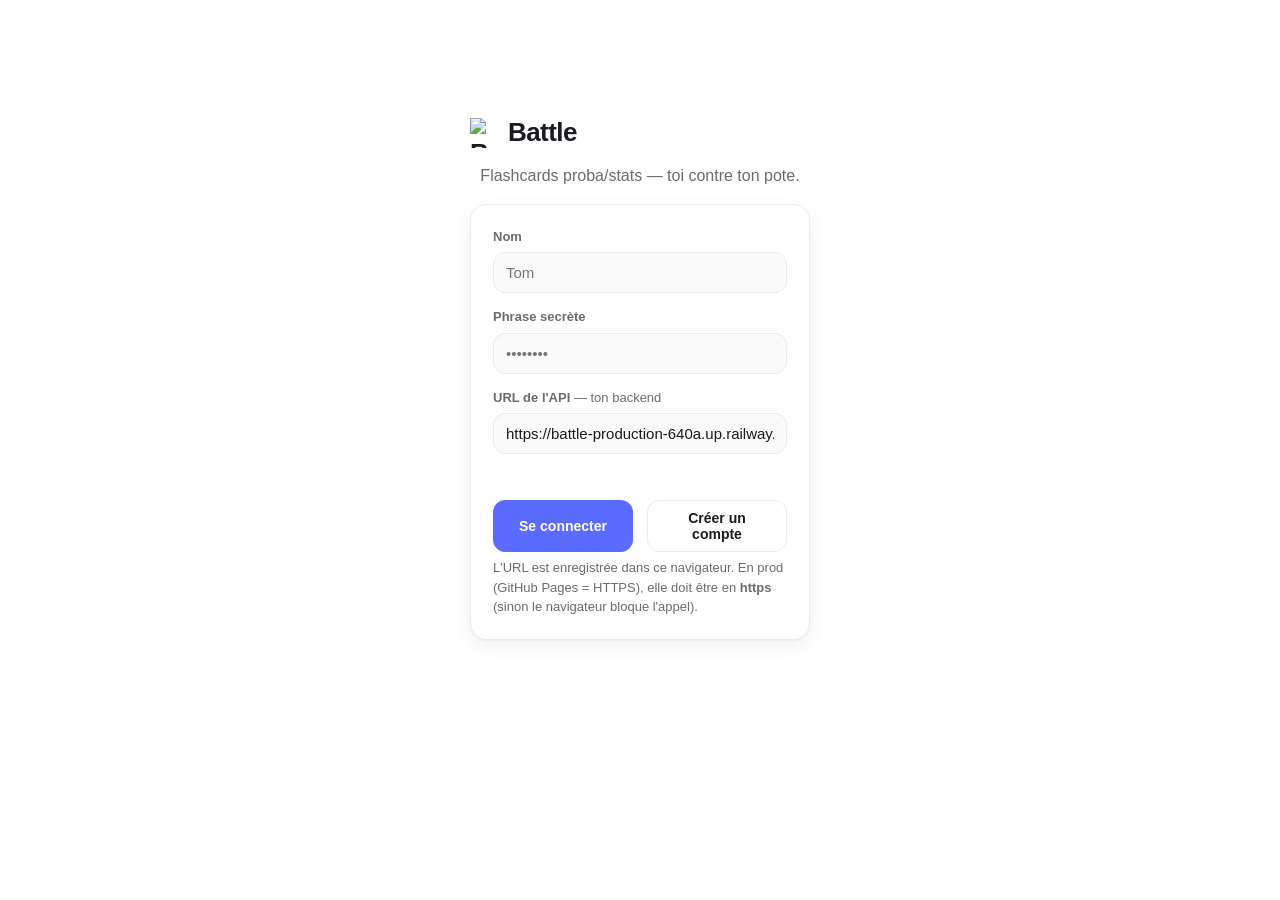
==== commit c559115a: "Réviser : la bannière « Reprendre » ne montre que la compétition courante renderResume filtrait tout" ====
--- a/battle.html
+++ b/battle.html
@@ -665,7 +665,7 @@
    ================================================================= */
 // Defaut = backend Railway (URL publique, sans token) -> le site publie marche sans reglage,
 // pour toi ET ton pote. Le champ "URL de l'API" reste prioritaire (dev local : http://localhost:8000).
-const APP_VERSION = 4;   // bumpé à chaque déploiement frontend (doit = version.json) -> bandeau de MAJ
+const APP_VERSION = 5;   // bumpé à chaque déploiement frontend (doit = version.json) -> bandeau de MAJ
 const DEFAULT_API = "https://battle-production-640a.up.railway.app";
 let API_BASE = (localStorage.getItem("battle_api_url") || "").trim().replace(/\/+$/, "") || DEFAULT_API;
 function setApiBase(v){
@@ -1260,6 +1260,7 @@
   const box=$("#rv-resume"); if(!box) return;
   const m=loadSessions();
   const list=Object.keys(m).map(k=>({sig:k,...m[k]}))
+    .filter(s=> s.course===state.course)                                              // uniquement la compétition courante
     .filter(s=> s.loop ? ((s.toMaster||[]).length>0) : ((s.idx||0) < (s.total||0)))   // non terminées
     .sort((a,b)=>(b.ts||0)-(a.ts||0));
   if(!list.length){ box.classList.add("hidden"); box.innerHTML=""; return; }
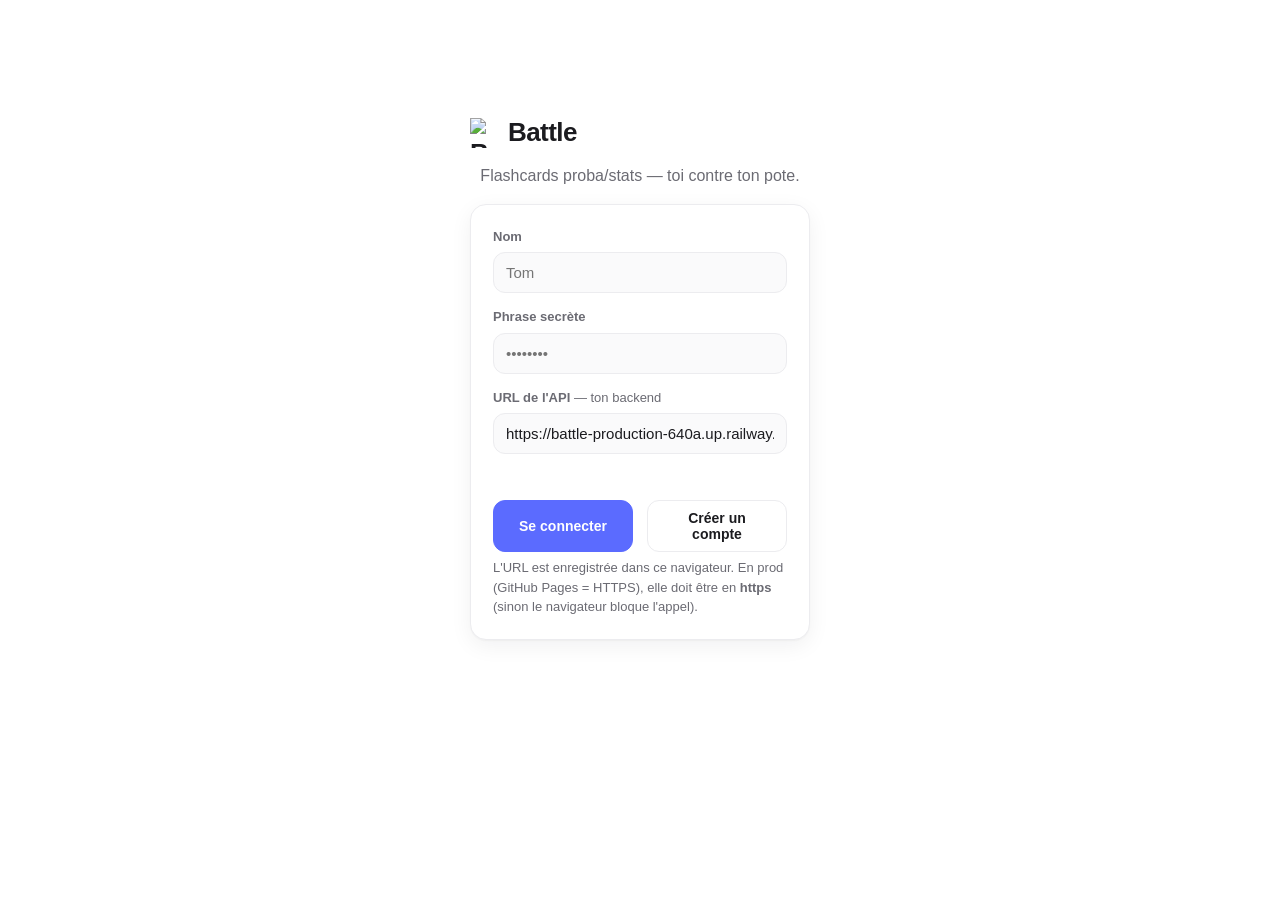
==== commit e3aa7121: "Progression : tri numérique des sections (Série 2 avant Série 10) renderProgress affichait les catég" ====
--- a/battle.html
+++ b/battle.html
@@ -665,7 +665,7 @@
    ================================================================= */
 // Defaut = backend Railway (URL publique, sans token) -> le site publie marche sans reglage,
 // pour toi ET ton pote. Le champ "URL de l'API" reste prioritaire (dev local : http://localhost:8000).
-const APP_VERSION = 5;   // bumpé à chaque déploiement frontend (doit = version.json) -> bandeau de MAJ
+const APP_VERSION = 6;   // bumpé à chaque déploiement frontend (doit = version.json) -> bandeau de MAJ
 const DEFAULT_API = "https://battle-production-640a.up.railway.app";
 let API_BASE = (localStorage.getItem("battle_api_url") || "").trim().replace(/\/+$/, "") || DEFAULT_API;
 function setApiBase(v){
@@ -1073,7 +1073,11 @@
   body.appendChild(seg);
   const en=(typeof cardLang==="function" && cardLang()==="en");
   courses.forEach(course=>{
-    const cats=data[course];
+    // tri numérique (Chapitres puis Séries puis ... , chacun par numéro) au lieu de l'ordre alphabétique
+    const cats=(data[course]||[]).slice().sort((a,b)=>{
+      const ka=catKey(a.category), kb=catKey(b.category);
+      return ka[0]-kb[0] || ka[1]-kb[1] || a.category.localeCompare(b.category,undefined,{numeric:true});
+    });
     const agg={"-1":0,"0":0,"1":0,"2":0,"3":0,"4":0};
     let total=0, known=0, mastered=0;
     cats.forEach(cat=>{ total+=cat.total||0; known+=cat.known||0; const L=cat.levels||{};
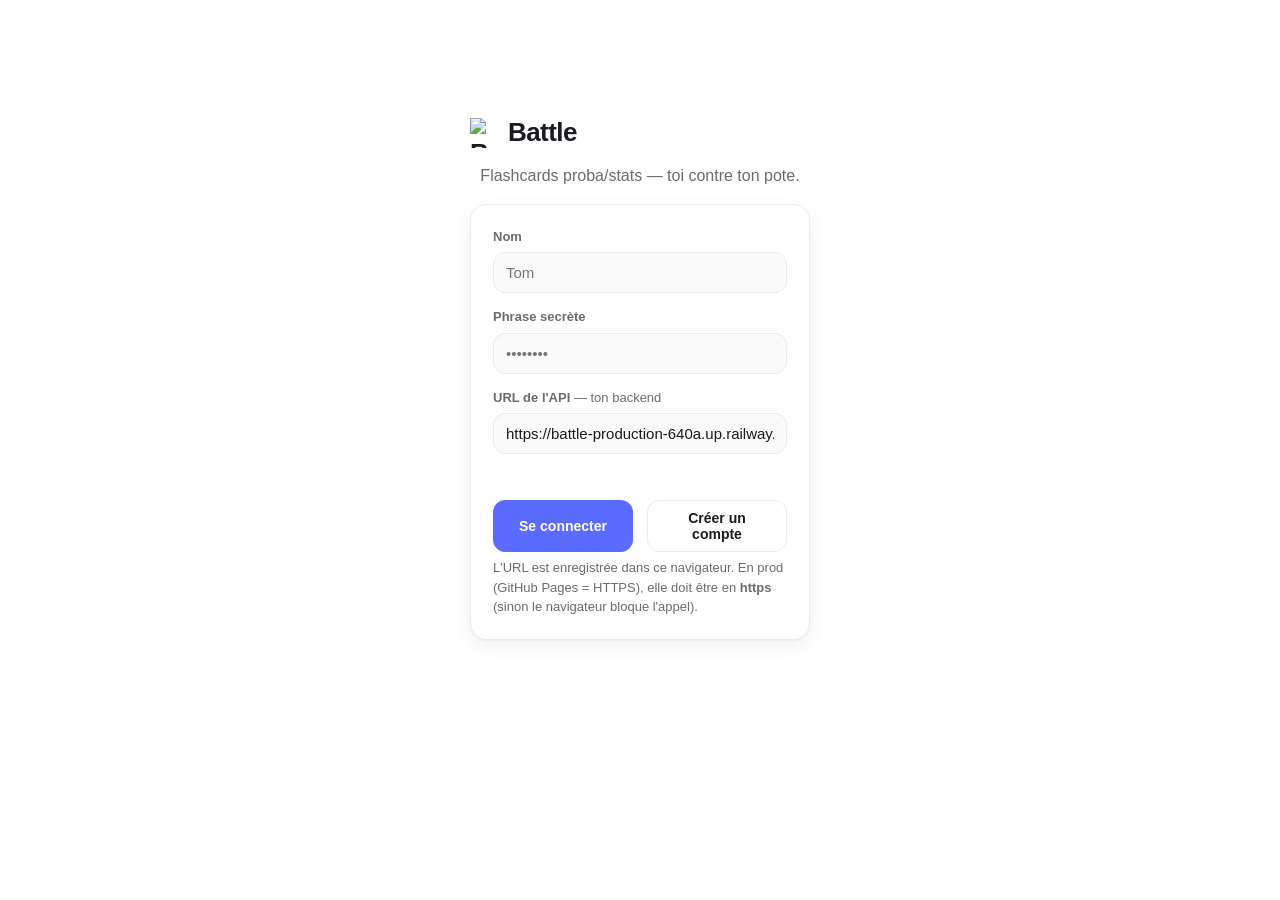
==== commit 5ab1ec7f: "Examens TS : bouton « Voir l'énoncé » pour composer l'examen dans l'app Chaque carte d'examen Time S" ====
--- a/battle.html
+++ b/battle.html
@@ -363,6 +363,14 @@
 @keyframes flashrow{0%,30%{background:var(--accent-soft)}100%{background:transparent}}
 #update-banner{position:fixed;top:0;left:0;right:0;z-index:200;background:var(--accent);color:#fff;
   text-align:center;padding:11px;font-weight:700;cursor:pointer;font-size:14px;box-shadow:0 2px 10px rgba(0,0,0,.25)}
+.annales-list{display:flex;flex-direction:column;gap:10px;margin-top:8px}
+.annale-row{display:flex;align-items:center;justify-content:space-between;gap:12px;flex-wrap:wrap;
+  border:1px solid var(--line);border-radius:11px;padding:12px 14px;background:var(--chip-bg)}
+.annale-name{font-weight:600;font-size:14.5px}
+.annale-links{display:flex;gap:8px;flex-shrink:0}
+.exam-statement{margin-top:10px;border-top:1px solid var(--line);padding-top:12px;display:flex;flex-direction:column;gap:16px}
+.exam-exo-lbl{font-weight:700;font-size:13px;color:var(--accent);margin-bottom:5px}
+.exam-exo .tex{font-size:14.5px;line-height:1.5}
 /* échelle rouge -> vert (niveaux), gris = jamais vue */
 .lv--1{background:var(--track2)}
 .lv0{background:#e5484d}
@@ -450,6 +458,7 @@
     <button data-tab="progress">Progression</button>
     <button data-tab="audits">Audits <span class="badge hidden" id="tab-aud-badge">0</span></button>
     <button data-tab="examens">Examens TS</button>
+    <button data-tab="annales" class="hidden">Examens</button>
     <button data-tab="challenge">Challenge</button>
     <button data-tab="duels">Duels</button>
     <button data-tab="calib">Calibration</button>
@@ -561,6 +570,16 @@
     </div>
   </section>
 
+  <!-- EXAMENS (sujets d'entraînement PDF) -->
+  <section data-panel="annales" class="hidden">
+    <div class="card">
+      <h2>Examens d'entraînement <span class="kindtag" id="annales-course"></span></h2>
+      <p class="sub">Sujets originaux (énoncé avec espace pour répondre + corrigé séparé).
+        Conseil : fais l'énoncé en 3 h, corrigé fermé, puis corrige-toi.</p>
+      <div id="annales-body" class="annales-list"></div>
+    </div>
+  </section>
+
   <!-- EXAMENS TS -->
   <section data-panel="examens" class="hidden">
     <div class="card">
@@ -665,7 +684,7 @@
    ================================================================= */
 // Defaut = backend Railway (URL publique, sans token) -> le site publie marche sans reglage,
 // pour toi ET ton pote. Le champ "URL de l'API" reste prioritaire (dev local : http://localhost:8000).
-const APP_VERSION = 6;   // bumpé à chaque déploiement frontend (doit = version.json) -> bandeau de MAJ
+const APP_VERSION = 8;   // bumpé à chaque déploiement frontend (doit = version.json) -> bandeau de MAJ
 const DEFAULT_API = "https://battle-production-640a.up.railway.app";
 let API_BASE = (localStorage.getItem("battle_api_url") || "").trim().replace(/\/+$/, "") || DEFAULT_API;
 function setApiBase(v){
@@ -907,6 +926,7 @@
   if(tab==="review")    reviewSetupRefresh();
   if(tab==="audits")    renderAudits();
   if(tab==="examens")   renderExamens();
+  if(tab==="annales")   renderAnnales();
   if(tab==="challenge") renderChallenge();
   if(tab==="duels")     renderDuels();
   if(tab==="calib")     renderCalib();
@@ -1156,10 +1176,15 @@
   });
 }
 function updateExamTabVisibility(){
-  const t=$('#tabs button[data-tab="examens"]'); if(!t) return;
-  const show = state.course==="Time Series";        // les examens n'existent que pour Time Series
-  t.classList.toggle("hidden", !show);
-  if(!show && t.classList.contains("active")) switchTab("dash");
+  // Examens TS (note déclarée) : seulement pour Time Series.
+  const t=$('#tabs button[data-tab="examens"]');
+  if(t){ const show=state.course==="Time Series"; t.classList.toggle("hidden",!show);
+    if(!show && t.classList.contains("active")) switchTab("dash"); }
+  // Examens (sujets PDF) : seulement pour les cours qui en ont (EXAM_PDFS).
+  const a=$('#tabs button[data-tab="annales"]');
+  if(a){ const show=!!(EXAM_PDFS[state.course]&&EXAM_PDFS[state.course].length);
+    a.classList.toggle("hidden",!show);
+    if(!show && a.classList.contains("active")) switchTab("dash"); }
 }
 async function setCourse(c){
   if(c===state.course || !COURSES[c]) return;
@@ -1626,8 +1651,30 @@
 }
 
 /* =================================================================
-   EXAMENS TS (note déclarée + vérification)
+   EXAMENS (sujets d'entraînement PDF, par cours)
    ================================================================= */
+const EXAM_PDFS = {
+  "Martingales": [
+    { n:"Sujet 1 — complet (≈ 3 h · 5 problèmes)",        e:"exams/Sujet-1-enonce.pdf", c:"exams/Sujet-1-corrige.pdf" },
+    { n:"Sujet 2 — court (≈ 2 h · 4 problèmes)",          e:"exams/Sujet-2-enonce.pdf", c:"exams/Sujet-2-corrige.pdf" },
+    { n:"Sujet 3 — intermédiaire (≈ 2 h 25 · 5 problèmes)", e:"exams/Sujet-3-enonce.pdf", c:"exams/Sujet-3-corrige.pdf" },
+  ],
+};
+function renderAnnales(){
+  const cc=$("#annales-course"); if(cc) cc.textContent=state.course;
+  const box=$("#annales-body"); if(!box) return;
+  const list=EXAM_PDFS[state.course]||[];
+  box.innerHTML="";
+  if(!list.length){ box.innerHTML='<p class="empty">Aucun sujet pour ce cours pour l\'instant.</p>'; return; }
+  list.forEach(x=>{
+    const row=document.createElement("div"); row.className="annale-row";
+    const name=document.createElement("span"); name.className="annale-name"; name.textContent=x.n;
+    const links=document.createElement("span"); links.className="annale-links";
+    links.innerHTML=`<a class="btn primary sm" href="${x.e}" target="_blank" rel="noopener">📄 Énoncé</a>`
+                  +`<a class="btn sm" href="${x.c}" target="_blank" rel="noopener">✅ Corrigé</a>`;
+    row.append(name, links); box.appendChild(row);
+  });
+}
 async function renderExamens(){
   await refreshHeader();
   const box=$("#ex-list");
@@ -1652,6 +1699,31 @@
   else { st.textContent="pas encore déclarée"; }
   head.appendChild(st);
   d.appendChild(head);
+
+  // Voir l'énoncé (pour composer l'examen) — corrigé jamais servi
+  const seeBtn=document.createElement("button"); seeBtn.className="btn ghost sm"; seeBtn.style.marginTop="10px";
+  seeBtn.textContent="📄 Voir l'énoncé";
+  const stmt=document.createElement("div"); stmt.className="exam-statement hidden";
+  seeBtn.onclick=async()=>{
+    if(!stmt.classList.contains("hidden")){ stmt.classList.add("hidden"); seeBtn.textContent="📄 Voir l'énoncé"; return; }
+    if(!stmt.dataset.loaded){
+      seeBtn.disabled=true; seeBtn.textContent="Chargement…";
+      try{
+        const s=await api(`/ts/exams/${encodeURIComponent(e.id)}`);
+        stmt.innerHTML="";
+        (s.exercises||[]).forEach((x,i)=>{
+          const ex=document.createElement("div"); ex.className="exam-exo";
+          const lbl=document.createElement("div"); lbl.className="exam-exo-lbl"; lbl.textContent=`Exercice ${i+1}`;
+          const body=document.createElement("div"); body.className="tex"; tex(body, x.front);
+          ex.append(lbl, body); stmt.appendChild(ex);
+        });
+        stmt.dataset.loaded="1";
+      }catch(err){ toast(err.message,"alert"); seeBtn.disabled=false; seeBtn.textContent="📄 Voir l'énoncé"; return; }
+      seeBtn.disabled=false;
+    }
+    stmt.classList.remove("hidden"); seeBtn.textContent="Masquer l'énoncé";
+  };
+  d.appendChild(seeBtn); d.appendChild(stmt);
 
   if(!e.status){
     const row=document.createElement("div");
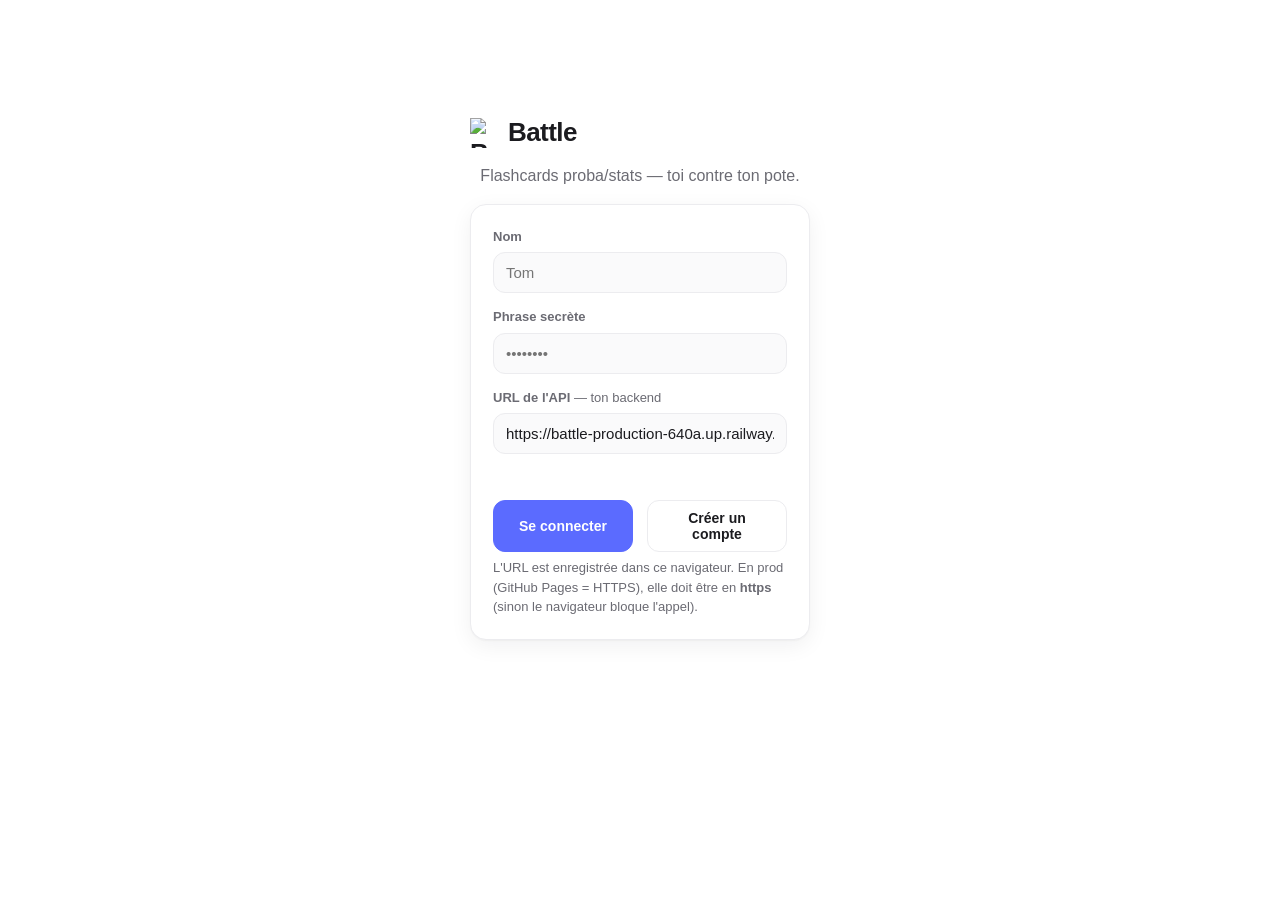
==== commit 0df6f2f9: "Examens TS : l'énoncé s'ouvre EN GRAND dans un nouvel onglet (comme les PDF) « Voir l'énoncé en gran" ====
--- a/battle.html
+++ b/battle.html
@@ -684,7 +684,7 @@
    ================================================================= */
 // Defaut = backend Railway (URL publique, sans token) -> le site publie marche sans reglage,
 // pour toi ET ton pote. Le champ "URL de l'API" reste prioritaire (dev local : http://localhost:8000).
-const APP_VERSION = 8;   // bumpé à chaque déploiement frontend (doit = version.json) -> bandeau de MAJ
+const APP_VERSION = 9;   // bumpé à chaque déploiement frontend (doit = version.json) -> bandeau de MAJ
 const DEFAULT_API = "https://battle-production-640a.up.railway.app";
 let API_BASE = (localStorage.getItem("battle_api_url") || "").trim().replace(/\/+$/, "") || DEFAULT_API;
 function setApiBase(v){
@@ -1689,6 +1689,38 @@
   exams.forEach(e=>box.appendChild(examCard(e)));
 }
 function statusIcon(s){ return s==="verified"?"✅":(s==="flagged"?"⚠️":"⏳"); }
+// échappe le HTML + **gras**, comme tex(), pour la page plein écran de l'énoncé
+function examTexHtml(raw){
+  return (raw||"").replace(/&/g,"&amp;").replace(/</g,"&lt;").replace(/>/g,"&gt;")
+                  .replace(/\*\*([^*\n]+)\*\*/g,"<strong>$1</strong>");
+}
+// document HTML autonome (KaTeX) ouvert dans un nouvel onglet, avec bouton imprimer
+function examPopupDoc(title, exos){
+  const body=(exos||[]).map((x,i)=>
+    `<section class="exo"><h2>Exercice ${i+1}</h2><div class="tex">${examTexHtml(x.front)}</div></section>`).join("\n");
+  return `<!doctype html><html lang="fr"><head><meta charset="utf-8"><meta name="viewport" content="width=device-width,initial-scale=1">
+<title>${escapeHtml(title)}</title>
+<link rel="stylesheet" href="https://cdnjs.cloudflare.com/ajax/libs/KaTeX/0.16.9/katex.min.css">
+<script defer src="https://cdnjs.cloudflare.com/ajax/libs/KaTeX/0.16.9/katex.min.js"><\/script>
+<script defer src="https://cdnjs.cloudflare.com/ajax/libs/KaTeX/0.16.9/contrib/auto-render.min.js"><\/script>
+<style>
+body{max-width:820px;margin:0 auto;padding:28px 26px 90px;font-family:-apple-system,BlinkMacSystemFont,"Segoe UI",Roboto,sans-serif;line-height:1.55;color:#1a1a2e}
+h1{font-size:23px;margin:0 0 3px}.sub{color:#666;margin:0 0 22px;font-size:13.5px}
+.exo{margin:0 0 28px;padding:0 0 18px;border-bottom:1px solid #ececf1}.exo:last-child{border:none}
+.exo h2{font-size:15.5px;color:#5b6bff;margin:0 0 8px}
+.tex{white-space:pre-wrap;word-wrap:break-word;font-size:15.5px}
+.toolbar{position:sticky;top:0;background:#fff;padding:10px 0 12px;margin-bottom:6px;border-bottom:1px solid #ececf1}
+button{font:inherit;padding:7px 14px;border:0;background:#5b6bff;color:#fff;border-radius:9px;cursor:pointer;font-weight:600}
+@media print{.toolbar{display:none}body{padding-top:10px}}
+</style></head><body>
+<div class="toolbar"><button onclick="window.print()">🖨️ Imprimer / PDF</button></div>
+<h1>${escapeHtml(title)}</h1><p class="sub">Énoncé — compose l'examen, puis déclare ta note dans l'app.</p>
+${body}
+<script>
+function go(){if(window.renderMathInElement){renderMathInElement(document.body,{delimiters:[{left:"$$",right:"$$",display:true},{left:"$",right:"$",display:false},{left:"\\\\(",right:"\\\\)",display:false},{left:"\\\\[",right:"\\\\]",display:true}],throwOnError:false});}else{setTimeout(go,80);}}
+window.addEventListener("load",go);
+<\/script></body></html>`;
+}
 function examCard(e){
   const d=document.createElement("div"); d.className="aud";
   const head=document.createElement("div"); head.className="head";
@@ -1700,30 +1732,19 @@
   head.appendChild(st);
   d.appendChild(head);
 
-  // Voir l'énoncé (pour composer l'examen) — corrigé jamais servi
+  // Ouvre l'énoncé EN GRAND dans un nouvel onglet (comme les PDF Martingales). Corrigé jamais servi.
   const seeBtn=document.createElement("button"); seeBtn.className="btn ghost sm"; seeBtn.style.marginTop="10px";
-  seeBtn.textContent="📄 Voir l'énoncé";
-  const stmt=document.createElement("div"); stmt.className="exam-statement hidden";
-  seeBtn.onclick=async()=>{
-    if(!stmt.classList.contains("hidden")){ stmt.classList.add("hidden"); seeBtn.textContent="📄 Voir l'énoncé"; return; }
-    if(!stmt.dataset.loaded){
-      seeBtn.disabled=true; seeBtn.textContent="Chargement…";
-      try{
-        const s=await api(`/ts/exams/${encodeURIComponent(e.id)}`);
-        stmt.innerHTML="";
-        (s.exercises||[]).forEach((x,i)=>{
-          const ex=document.createElement("div"); ex.className="exam-exo";
-          const lbl=document.createElement("div"); lbl.className="exam-exo-lbl"; lbl.textContent=`Exercice ${i+1}`;
-          const body=document.createElement("div"); body.className="tex"; tex(body, x.front);
-          ex.append(lbl, body); stmt.appendChild(ex);
-        });
-        stmt.dataset.loaded="1";
-      }catch(err){ toast(err.message,"alert"); seeBtn.disabled=false; seeBtn.textContent="📄 Voir l'énoncé"; return; }
-      seeBtn.disabled=false;
-    }
-    stmt.classList.remove("hidden"); seeBtn.textContent="Masquer l'énoncé";
+  seeBtn.textContent="📄 Voir l'énoncé en grand";
+  seeBtn.onclick=()=>{
+    const w=window.open("","_blank");
+    if(!w){ toast("Autorise les pop-ups pour ouvrir l'énoncé.","alert"); return; }
+    w.document.write("<!doctype html><meta charset='utf-8'><title>Chargement…</title>"
+      +"<body style='font-family:sans-serif;padding:40px;color:#555'>Chargement de l'énoncé…</body>");
+    api(`/ts/exams/${encodeURIComponent(e.id)}`).then(s=>{
+      w.document.open(); w.document.write(examPopupDoc(s.title||e.title, s.exercises||[])); w.document.close();
+    }).catch(err=>{ try{ w.document.body.textContent="Erreur : "+err.message; }catch(_){} toast(err.message,"alert"); });
   };
-  d.appendChild(seeBtn); d.appendChild(stmt);
+  d.appendChild(seeBtn);
 
   if(!e.status){
     const row=document.createElement("div");
